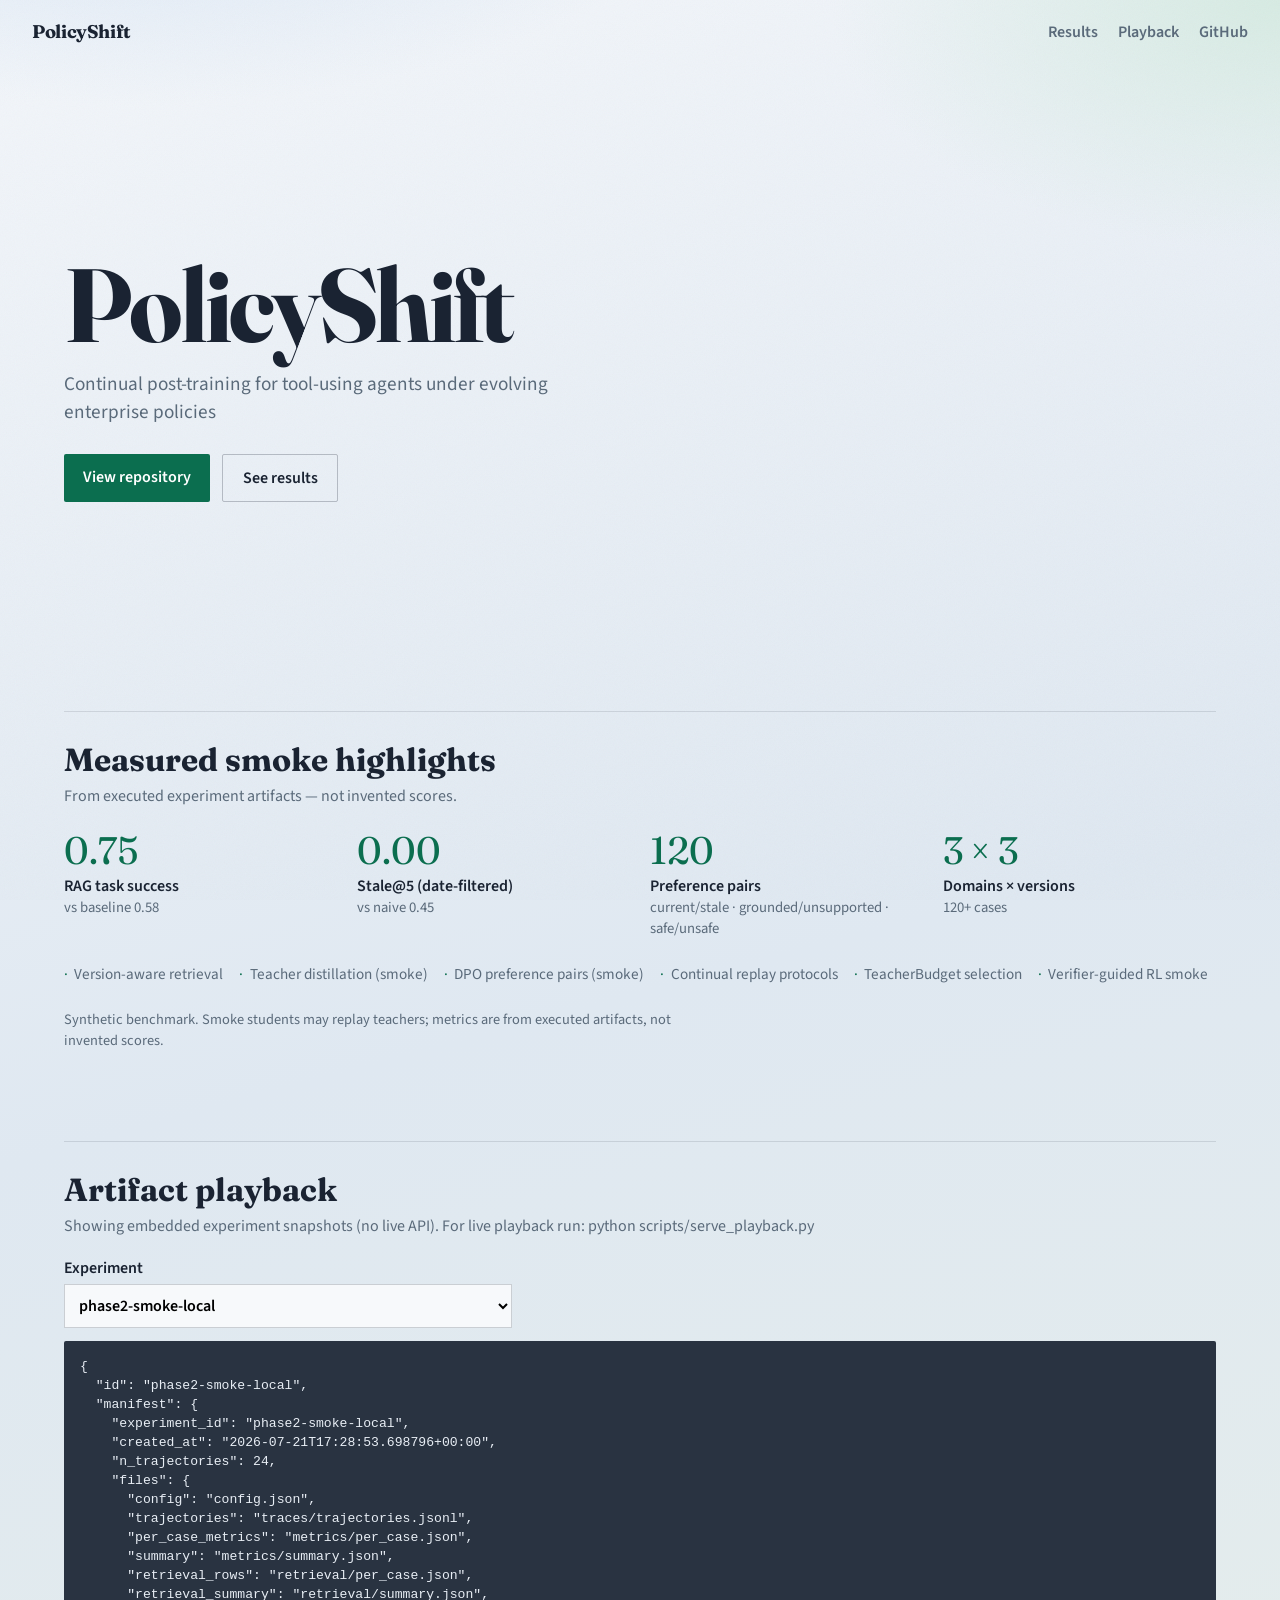
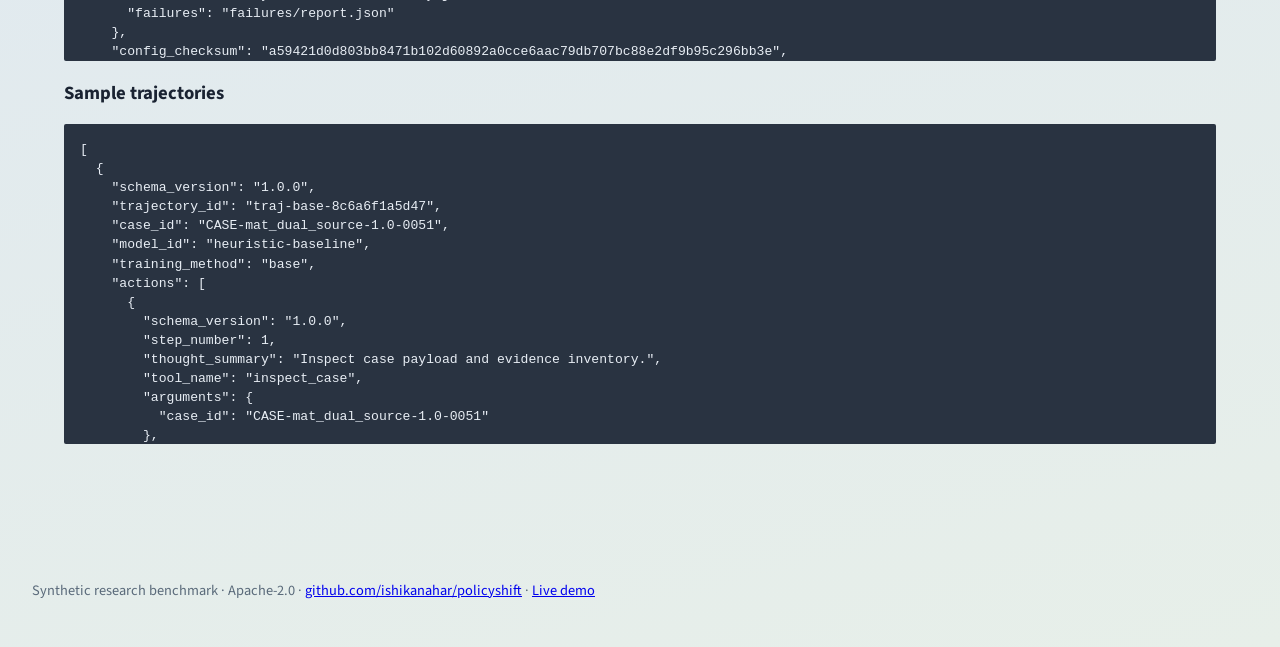
==== docs/site/index.html @ 209c6c85 "Enable public Pages URL and ship optional full GPU training paths. Add data prep, SFT/DPO/RL full co" ====
<!DOCTYPE html>
<html lang="en">
<head>
  <meta charset="UTF-8" />
  <meta name="viewport" content="width=device-width, initial-scale=1" />
  <title>PolicyShift</title>
  <link rel="preconnect" href="https://fonts.googleapis.com" />
  <link rel="preconnect" href="https://fonts.gstatic.com" crossorigin />
  <link href="https://fonts.googleapis.com/css2?family=Fraunces:opsz,wght@9..144,500;700&family=Source+Sans+3:wght@400;600&display=swap" rel="stylesheet" />
  <link rel="stylesheet" href="./styles.css" />
</head>
<body>
  <div class="atmosphere"></div>
  <header class="site-header">
    <p class="brand">PolicyShift</p>
    <nav>
      <a href="#results">Results</a>
      <a href="#playback">Playback</a>
      <a href="https://github.com/ishikanahar/policyshift" target="_blank" rel="noreferrer">GitHub</a>
    </nav>
  </header>

  <main>
    <section class="hero">
      <h1 class="brand-hero">PolicyShift</h1>
      <p class="lede" id="subtitle">Continual post-training for agents under evolving enterprise policies.</p>
      <div class="cta-row">
        <a class="cta" href="https://github.com/ishikanahar/policyshift" target="_blank" rel="noreferrer">View repository</a>
        <a class="cta ghost" href="#results">See results</a>
      </div>
    </section>

    <section id="results" class="panel">
      <h2>Measured smoke highlights</h2>
      <p class="support">From executed experiment artifacts — not invented scores.</p>
      <div class="highlights" id="highlights"></div>
      <ul class="methods" id="methods"></ul>
      <p class="disclaimer" id="disclaimer"></p>
    </section>

    <section id="playback" class="panel">
      <h2>Artifact playback</h2>
      <p class="support" id="playback-help">
        For live trajectory playback, run locally:
        <code>pip install -e ".[api]" && python scripts/serve_playback.py</code>
        then open <code>http://127.0.0.1:8000</code>.
      </p>
      <div id="playback-panel" class="playback-hidden">
        <label class="field">
          Experiment
          <select id="experiment-select"></select>
        </label>
        <pre id="experiment-view" class="code-block">—</pre>
        <h3>Sample trajectories</h3>
        <pre id="traj-view" class="code-block">—</pre>
      </div>
    </section>
  </main>

  <footer>
    <p>Synthetic research benchmark · Apache-2.0 · <a href="https://github.com/ishikanahar/policyshift">github.com/ishikanahar/policyshift</a> · <a href="https://ishikanahar.github.io/policyshift/">Live demo</a></p>
  </footer>
  <script src="./data.js"></script>
  <script src="./experiments.js"></script>
  <script src="./app.js"></script>
</body>
</html>
---- docs/site/styles.css ----
:root {
  --ink: #1a2332;
  --paper: #e8eef5;
  --accent: #0b6e4f;
  --accent-2: #c45c26;
  --muted: #5a6a7a;
  --panel: rgba(255, 255, 255, 0.72);
  --font-display: "Fraunces", Georgia, serif;
  --font-body: "Source Sans 3", "Segoe UI", sans-serif;
}

* { box-sizing: border-box; }
html, body { margin: 0; min-height: 100%; }
body {
  font-family: var(--font-body);
  color: var(--ink);
  background:
    radial-gradient(1200px 600px at 10% -10%, #cfe0f2 0%, transparent 55%),
    radial-gradient(900px 500px at 100% 0%, #d7ebe3 0%, transparent 50%),
    linear-gradient(165deg, #f3f6fa 0%, #dfe8f1 45%, #e7efe9 100%);
}

.atmosphere {
  position: fixed;
  inset: 0;
  pointer-events: none;
  background-image: url("data:image/svg+xml,%3Csvg xmlns='http://www.w3.org/2000/svg' width='160' height='160'%3E%3Cfilter id='n'%3E%3CfeTurbulence type='fractalNoise' baseFrequency='0.9' numOctaves='2' stitchTiles='stitch'/%3E%3C/filter%3E%3Crect width='160' height='160' filter='url(%23n)' opacity='0.04'/%3E%3C/svg%3E");
  z-index: 0;
}

.site-header, main, footer { position: relative; z-index: 1; }
.site-header {
  display: flex;
  justify-content: space-between;
  align-items: center;
  padding: 1.25rem 2rem;
}
.brand {
  font-family: var(--font-display);
  font-weight: 700;
  font-size: 1.15rem;
  margin: 0;
  letter-spacing: -0.02em;
}
nav { display: flex; gap: 1.25rem; }
nav a { color: var(--muted); text-decoration: none; font-weight: 600; }
nav a:hover { color: var(--accent); }

.hero {
  min-height: 72vh;
  display: flex;
  flex-direction: column;
  justify-content: center;
  padding: 2rem clamp(1.25rem, 5vw, 4rem) 3rem;
  animation: rise 0.9s ease-out both;
}
.brand-hero {
  font-family: var(--font-display);
  font-size: clamp(3rem, 9vw, 6.5rem);
  line-height: 0.95;
  margin: 0 0 1rem;
  letter-spacing: -0.03em;
}
.lede {
  max-width: 34rem;
  font-size: 1.2rem;
  color: var(--muted);
  margin: 0 0 1.75rem;
  animation: rise 1s ease-out 0.15s both;
}
.cta-row { display: flex; gap: 0.75rem; flex-wrap: wrap; animation: rise 1s ease-out 0.28s both; }
.cta {
  display: inline-block;
  background: var(--accent);
  color: #fff;
  text-decoration: none;
  padding: 0.75rem 1.2rem;
  font-weight: 600;
  border-radius: 2px;
}
.cta.ghost {
  background: transparent;
  color: var(--ink);
  border: 1px solid rgba(26, 35, 50, 0.25);
}

.panel {
  margin: 0 clamp(1.25rem, 5vw, 4rem) 3rem;
  padding: 1.75rem 0;
  border-top: 1px solid rgba(26, 35, 50, 0.12);
}
.panel h2 {
  font-family: var(--font-display);
  font-size: 2rem;
  margin: 0 0 0.35rem;
}
.support { color: var(--muted); margin: 0 0 1.25rem; }
.highlights {
  display: grid;
  grid-template-columns: repeat(auto-fit, minmax(160px, 1fr));
  gap: 1.25rem;
}
.highlights article {
  padding: 0.25rem 0;
}
.highlights .value {
  font-family: var(--font-display);
  font-size: 2.4rem;
  color: var(--accent);
  line-height: 1;
}
.highlights .label { font-weight: 600; margin-top: 0.35rem; }
.highlights .detail { color: var(--muted); font-size: 0.92rem; }
.disclaimer { margin-top: 1.5rem; color: var(--muted); font-size: 0.9rem; max-width: 40rem; }

.methods {
  list-style: none;
  padding: 0;
  margin: 1.25rem 0 0;
  display: flex;
  flex-wrap: wrap;
  gap: 0.5rem 1rem;
  color: var(--muted);
  font-size: 0.95rem;
}
.methods li::before {
  content: "·";
  margin-right: 0.4rem;
  color: var(--accent);
}
.playback-hidden { display: none; }
code {
  font-size: 0.88em;
  background: rgba(26, 35, 50, 0.06);
  padding: 0.1rem 0.35rem;
}

.field { display: flex; flex-direction: column; gap: 0.35rem; font-weight: 600; max-width: 28rem; }
select {
  font: inherit;
  padding: 0.55rem 0.65rem;
  border: 1px solid rgba(26, 35, 50, 0.2);
  background: var(--panel);
}
.code-block {
  background: rgba(26, 35, 50, 0.92);
  color: #e8eef5;
  padding: 1rem;
  overflow: auto;
  max-height: 320px;
  font-size: 0.82rem;
  line-height: 1.45;
  border-radius: 2px;
}
footer {
  padding: 2rem;
  color: var(--muted);
  font-size: 0.9rem;
}

@keyframes rise {
  from { opacity: 0; transform: translateY(14px); }
  to { opacity: 1; transform: translateY(0); }
}

@media (max-width: 640px) {
  .site-header { padding: 1rem; }
  .hero { min-height: 60vh; }
}
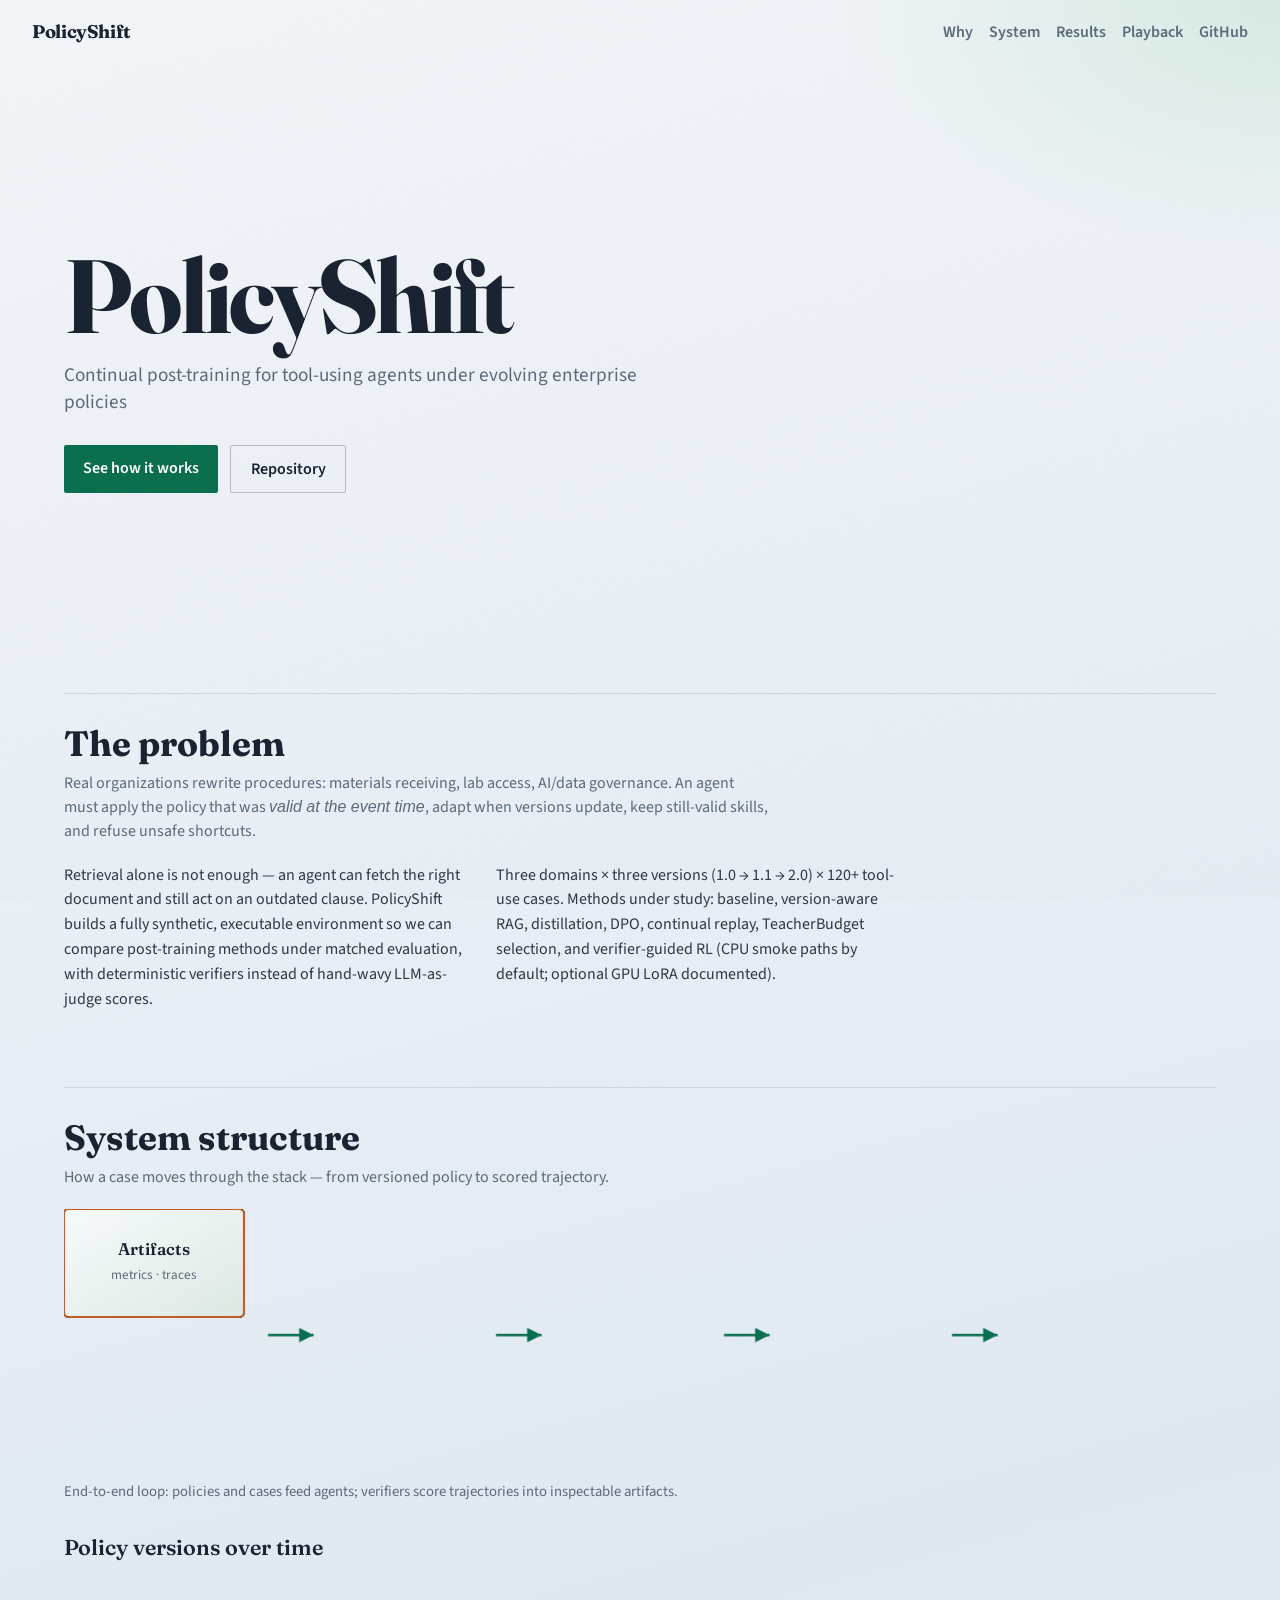
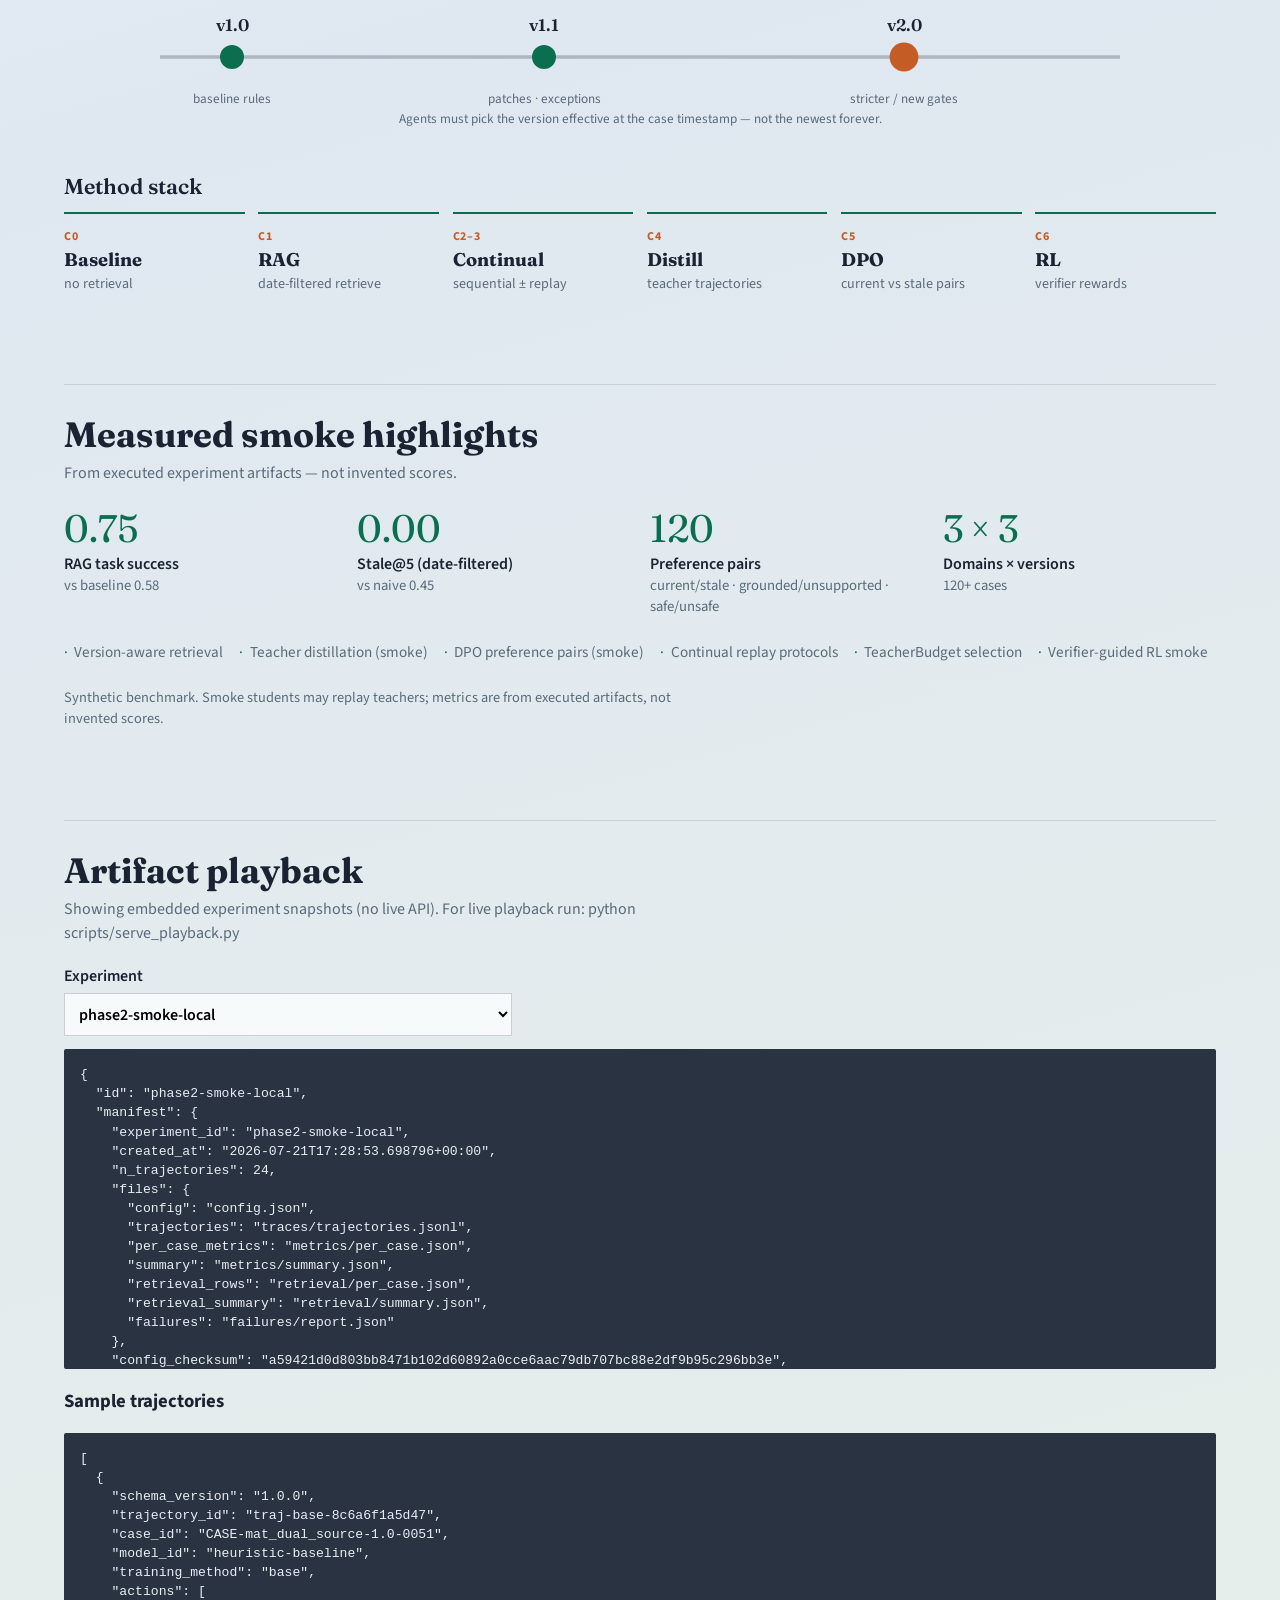
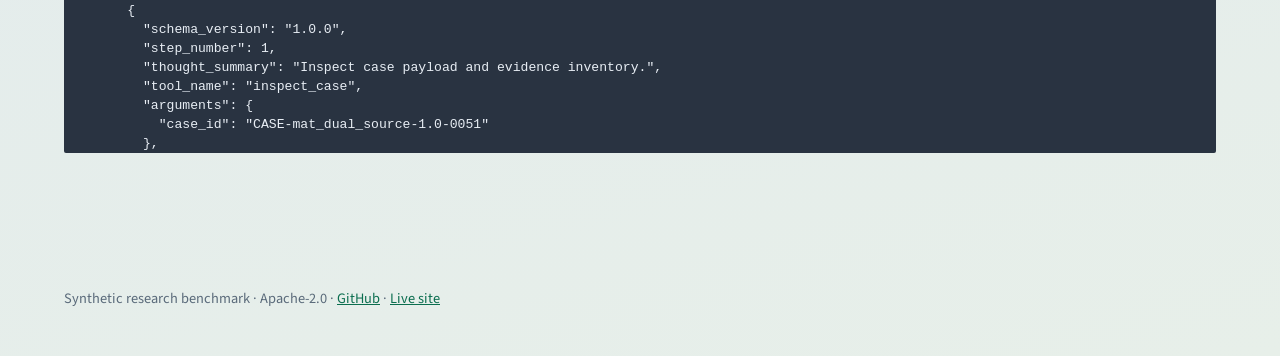
==== commit a18b5378: "Enrich public site with project explanation and structure visuals. Add problem narrative plus SVG pi" ====
--- a/docs/site/index.html
+++ b/docs/site/index.html
@@ -3,7 +3,8 @@
 <head>
   <meta charset="UTF-8" />
   <meta name="viewport" content="width=device-width, initial-scale=1" />
-  <title>PolicyShift</title>
+  <title>PolicyShift — continual post-training under evolving policies</title>
+  <meta name="description" content="PolicyShift is a synthetic research benchmark for teaching tool-using agents to follow versioned enterprise policies as they change over time." />
   <link rel="preconnect" href="https://fonts.googleapis.com" />
   <link rel="preconnect" href="https://fonts.gstatic.com" crossorigin />
   <link href="https://fonts.googleapis.com/css2?family=Fraunces:opsz,wght@9..144,500;700&family=Source+Sans+3:wght@400;600&display=swap" rel="stylesheet" />
@@ -14,6 +15,8 @@
   <header class="site-header">
     <p class="brand">PolicyShift</p>
     <nav>
+      <a href="#problem">Why</a>
+      <a href="#system">System</a>
       <a href="#results">Results</a>
       <a href="#playback">Playback</a>
       <a href="https://github.com/ishikanahar/policyshift" target="_blank" rel="noreferrer">GitHub</a>
@@ -23,10 +26,119 @@
   <main>
     <section class="hero">
       <h1 class="brand-hero">PolicyShift</h1>
-      <p class="lede" id="subtitle">Continual post-training for agents under evolving enterprise policies.</p>
+      <p class="lede" id="subtitle">
+        A research benchmark for teaching tool-using agents to follow enterprise policies
+        that change over time — without clinging to stale rules.
+      </p>
       <div class="cta-row">
-        <a class="cta" href="https://github.com/ishikanahar/policyshift" target="_blank" rel="noreferrer">View repository</a>
-        <a class="cta ghost" href="#results">See results</a>
+        <a class="cta" href="#system">See how it works</a>
+        <a class="cta ghost" href="https://github.com/ishikanahar/policyshift" target="_blank" rel="noreferrer">Repository</a>
+      </div>
+    </section>
+
+    <section id="problem" class="panel">
+      <h2>The problem</h2>
+      <p class="support">
+        Real organizations rewrite procedures: materials receiving, lab access, AI/data governance.
+        An agent must apply the policy that was <em>valid at the event time</em>, adapt when versions
+        update, keep still-valid skills, and refuse unsafe shortcuts.
+      </p>
+      <div class="split-copy">
+        <p>
+          Retrieval alone is not enough — an agent can fetch the right document and still act on an
+          outdated clause. PolicyShift builds a fully synthetic, executable environment so we can
+          compare post-training methods under matched evaluation, with deterministic verifiers
+          instead of hand-wavy LLM-as-judge scores.
+        </p>
+        <p>
+          Three domains × three versions (1.0 → 1.1 → 2.0) × 120+ tool-use cases. Methods under study:
+          baseline, version-aware RAG, distillation, DPO, continual replay, TeacherBudget selection,
+          and verifier-guided RL (CPU smoke paths by default; optional GPU LoRA documented).
+        </p>
+      </div>
+    </section>
+
+    <section id="system" class="panel">
+      <h2>System structure</h2>
+      <p class="support">How a case moves through the stack — from versioned policy to scored trajectory.</p>
+
+      <figure class="diagram" aria-label="PolicyShift pipeline diagram">
+        <svg viewBox="0 0 960 220" role="img" class="diagram-svg">
+          <defs>
+            <marker id="arrow" markerWidth="8" markerHeight="8" refX="6" refY="3" orient="auto">
+              <path d="M0,0 L6,3 L0,6 Z" fill="#0b6e4f" />
+            </marker>
+            <linearGradient id="nodeFill" x1="0" y1="0" x2="1" y2="1">
+              <stop offset="0%" stop-color="#f7fafc" />
+              <stop offset="100%" stop-color="#dce8e2" />
+            </linearGradient>
+          </defs>
+          <!-- nodes -->
+          <g class="flow-node" transform="translate(20,60)">
+            <rect width="150" height="90" rx="4" fill="url(#nodeFill)" stroke="#0b6e4f" stroke-width="1.5"/>
+            <text x="75" y="38" text-anchor="middle" class="node-title">Versioned policies</text>
+            <text x="75" y="58" text-anchor="middle" class="node-sub">3 domains · v1→v2</text>
+          </g>
+          <g class="flow-node" transform="translate(210,60)">
+            <rect width="150" height="90" rx="4" fill="url(#nodeFill)" stroke="#0b6e4f" stroke-width="1.5"/>
+            <text x="75" y="38" text-anchor="middle" class="node-title">Case + tools</text>
+            <text x="75" y="58" text-anchor="middle" class="node-sub">event · evidence</text>
+          </g>
+          <g class="flow-node" transform="translate(400,60)">
+            <rect width="150" height="90" rx="4" fill="url(#nodeFill)" stroke="#0b6e4f" stroke-width="1.5"/>
+            <text x="75" y="38" text-anchor="middle" class="node-title">Retriever / agent</text>
+            <text x="75" y="58" text-anchor="middle" class="node-sub">RAG · SFT · DPO · RL</text>
+          </g>
+          <g class="flow-node" transform="translate(590,60)">
+            <rect width="150" height="90" rx="4" fill="url(#nodeFill)" stroke="#0b6e4f" stroke-width="1.5"/>
+            <text x="75" y="38" text-anchor="middle" class="node-title">Verifiers</text>
+            <text x="75" y="58" text-anchor="middle" class="node-sub">fresh · safe · grounded</text>
+          </g>
+          <g class="flow-node" transform="translate(780,60)">
+            <rect width="150" height="90" rx="4" fill="url(#nodeFill)" stroke="#c45c26" stroke-width="1.8"/>
+            <text x="75" y="38" text-anchor="middle" class="node-title">Artifacts</text>
+            <text x="75" y="58" text-anchor="middle" class="node-sub">metrics · traces</text>
+          </g>
+          <!-- arrows -->
+          <line x1="170" y1="105" x2="208" y2="105" stroke="#0b6e4f" stroke-width="2" marker-end="url(#arrow)"/>
+          <line x1="360" y1="105" x2="398" y2="105" stroke="#0b6e4f" stroke-width="2" marker-end="url(#arrow)"/>
+          <line x1="550" y1="105" x2="588" y2="105" stroke="#0b6e4f" stroke-width="2" marker-end="url(#arrow)"/>
+          <line x1="740" y1="105" x2="778" y2="105" stroke="#0b6e4f" stroke-width="2" marker-end="url(#arrow)"/>
+        </svg>
+        <figcaption>End-to-end loop: policies and cases feed agents; verifiers score trajectories into inspectable artifacts.</figcaption>
+      </figure>
+
+      <h3 class="subhead">Policy versions over time</h3>
+      <figure class="diagram timeline-wrap" aria-label="Policy version timeline">
+        <svg viewBox="0 0 960 140" class="diagram-svg">
+          <line x1="80" y1="70" x2="880" y2="70" stroke="#1a2332" stroke-opacity="0.25" stroke-width="3"/>
+          <g transform="translate(140,40)">
+            <circle cx="0" cy="30" r="10" fill="#0b6e4f"/>
+            <text x="0" y="8" text-anchor="middle" class="node-title">v1.0</text>
+            <text x="0" y="68" text-anchor="middle" class="node-sub">baseline rules</text>
+          </g>
+          <g transform="translate(400,40)">
+            <circle cx="0" cy="30" r="10" fill="#0b6e4f"/>
+            <text x="0" y="8" text-anchor="middle" class="node-title">v1.1</text>
+            <text x="0" y="68" text-anchor="middle" class="node-sub">patches · exceptions</text>
+          </g>
+          <g transform="translate(700,40)">
+            <circle cx="0" cy="30" r="12" fill="#c45c26"/>
+            <text x="0" y="8" text-anchor="middle" class="node-title">v2.0</text>
+            <text x="0" y="68" text-anchor="middle" class="node-sub">stricter / new gates</text>
+          </g>
+          <text x="480" y="125" text-anchor="middle" class="node-sub">Agents must pick the version effective at the case timestamp — not the newest forever.</text>
+        </svg>
+      </figure>
+
+      <h3 class="subhead">Method stack</h3>
+      <div class="method-rail" role="list">
+        <div class="method-step" role="listitem"><span class="step-num">C0</span><strong>Baseline</strong><span>no retrieval</span></div>
+        <div class="method-step" role="listitem"><span class="step-num">C1</span><strong>RAG</strong><span>date-filtered retrieve</span></div>
+        <div class="method-step" role="listitem"><span class="step-num">C2–3</span><strong>Continual</strong><span>sequential ± replay</span></div>
+        <div class="method-step" role="listitem"><span class="step-num">C4</span><strong>Distill</strong><span>teacher trajectories</span></div>
+        <div class="method-step" role="listitem"><span class="step-num">C5</span><strong>DPO</strong><span>current vs stale pairs</span></div>
+        <div class="method-step" role="listitem"><span class="step-num">C6</span><strong>RL</strong><span>verifier rewards</span></div>
       </div>
     </section>
 
@@ -41,9 +153,7 @@
     <section id="playback" class="panel">
       <h2>Artifact playback</h2>
       <p class="support" id="playback-help">
-        For live trajectory playback, run locally:
-        <code>pip install -e ".[api]" && python scripts/serve_playback.py</code>
-        then open <code>http://127.0.0.1:8000</code>.
+        Inspect exported experiment summaries and sample trajectories from real smoke runs.
       </p>
       <div id="playback-panel" class="playback-hidden">
         <label class="field">
@@ -58,7 +168,11 @@
   </main>
 
   <footer>
-    <p>Synthetic research benchmark · Apache-2.0 · <a href="https://github.com/ishikanahar/policyshift">github.com/ishikanahar/policyshift</a> · <a href="https://ishikanahar.github.io/policyshift/">Live demo</a></p>
+    <p>
+      Synthetic research benchmark · Apache-2.0 ·
+      <a href="https://github.com/ishikanahar/policyshift">GitHub</a> ·
+      <a href="https://ishikanahar.github.io/policyshift/">Live site</a>
+    </p>
   </footer>
   <script src="./data.js"></script>
   <script src="./experiments.js"></script>
--- a/docs/site/styles.css
+++ b/docs/site/styles.css
@@ -10,7 +10,7 @@
 }
 
 * { box-sizing: border-box; }
-html, body { margin: 0; min-height: 100%; }
+html, body { margin: 0; min-height: 100%; scroll-behavior: smooth; }
 body {
   font-family: var(--font-body);
   color: var(--ink);
@@ -33,7 +33,9 @@
   display: flex;
   justify-content: space-between;
   align-items: center;
-  padding: 1.25rem 2rem;
+  padding: 1.25rem clamp(1rem, 4vw, 2rem);
+  gap: 1rem;
+  flex-wrap: wrap;
 }
 .brand {
   font-family: var(--font-display);
@@ -42,12 +44,12 @@
   margin: 0;
   letter-spacing: -0.02em;
 }
-nav { display: flex; gap: 1.25rem; }
+nav { display: flex; gap: 1rem; flex-wrap: wrap; }
 nav a { color: var(--muted); text-decoration: none; font-weight: 600; }
 nav a:hover { color: var(--accent); }
 
 .hero {
-  min-height: 72vh;
+  min-height: 70vh;
   display: flex;
   flex-direction: column;
   justify-content: center;
@@ -62,10 +64,11 @@
   letter-spacing: -0.03em;
 }
 .lede {
-  max-width: 34rem;
+  max-width: 38rem;
   font-size: 1.2rem;
   color: var(--muted);
   margin: 0 0 1.75rem;
+  line-height: 1.45;
   animation: rise 1s ease-out 0.15s both;
 }
 .cta-row { display: flex; gap: 0.75rem; flex-wrap: wrap; animation: rise 1s ease-out 0.28s both; }
@@ -77,32 +80,121 @@
   padding: 0.75rem 1.2rem;
   font-weight: 600;
   border-radius: 2px;
-}
+  transition: transform 0.2s ease, background 0.2s ease;
+}
+.cta:hover { transform: translateY(-2px); background: #095c42; }
 .cta.ghost {
   background: transparent;
   color: var(--ink);
   border: 1px solid rgba(26, 35, 50, 0.25);
 }
+.cta.ghost:hover { background: rgba(255,255,255,0.45); }
 
 .panel {
   margin: 0 clamp(1.25rem, 5vw, 4rem) 3rem;
   padding: 1.75rem 0;
   border-top: 1px solid rgba(26, 35, 50, 0.12);
+  animation: rise 0.8s ease-out both;
 }
 .panel h2 {
   font-family: var(--font-display);
-  font-size: 2rem;
+  font-size: clamp(1.75rem, 4vw, 2.2rem);
   margin: 0 0 0.35rem;
 }
-.support { color: var(--muted); margin: 0 0 1.25rem; }
+.subhead {
+  font-family: var(--font-display);
+  font-size: 1.35rem;
+  margin: 2rem 0 0.75rem;
+  font-weight: 600;
+}
+.support { color: var(--muted); margin: 0 0 1.25rem; max-width: 44rem; line-height: 1.5; }
+.split-copy {
+  display: grid;
+  grid-template-columns: repeat(auto-fit, minmax(240px, 1fr));
+  gap: 1.5rem 2rem;
+  max-width: 52rem;
+}
+.split-copy p {
+  margin: 0;
+  color: var(--ink);
+  line-height: 1.55;
+  opacity: 0.9;
+}
+
+.diagram {
+  margin: 0 0 0.5rem;
+  overflow-x: auto;
+}
+.diagram-svg {
+  width: 100%;
+  min-width: 640px;
+  height: auto;
+  display: block;
+}
+.diagram figcaption,
+.timeline-wrap + .support {
+  color: var(--muted);
+  font-size: 0.92rem;
+  margin-top: 0.5rem;
+  max-width: 44rem;
+}
+.node-title {
+  font-family: var(--font-display);
+  font-size: 14px;
+  fill: #1a2332;
+  font-weight: 600;
+}
+.node-sub {
+  font-family: var(--font-body);
+  font-size: 11px;
+  fill: #5a6a7a;
+}
+.flow-node {
+  animation: rise 0.7s ease-out both;
+}
+.flow-node:nth-child(1) { animation-delay: 0.05s; }
+.flow-node:nth-child(2) { animation-delay: 0.12s; }
+.flow-node:nth-child(3) { animation-delay: 0.19s; }
+.flow-node:nth-child(4) { animation-delay: 0.26s; }
+.flow-node:nth-child(5) { animation-delay: 0.33s; }
+
+.method-rail {
+  display: grid;
+  grid-template-columns: repeat(auto-fit, minmax(130px, 1fr));
+  gap: 0.85rem;
+  margin-top: 0.5rem;
+}
+.method-step {
+  padding: 0.85rem 0.2rem 0.85rem 0;
+  border-top: 2px solid var(--accent);
+  display: flex;
+  flex-direction: column;
+  gap: 0.2rem;
+  transition: transform 0.25s ease;
+}
+.method-step:hover { transform: translateY(-3px); }
+.method-step .step-num {
+  font-size: 0.75rem;
+  letter-spacing: 0.06em;
+  text-transform: uppercase;
+  color: var(--accent-2);
+  font-weight: 700;
+}
+.method-step strong {
+  font-family: var(--font-display);
+  font-size: 1.15rem;
+}
+.method-step span:last-child {
+  color: var(--muted);
+  font-size: 0.88rem;
+}
+
 .highlights {
   display: grid;
   grid-template-columns: repeat(auto-fit, minmax(160px, 1fr));
   gap: 1.25rem;
 }
-.highlights article {
-  padding: 0.25rem 0;
-}
+.highlights article { padding: 0.25rem 0; }
 .highlights .value {
   font-family: var(--font-display);
   font-size: 2.4rem;
@@ -153,10 +245,11 @@
   border-radius: 2px;
 }
 footer {
-  padding: 2rem;
+  padding: 2rem clamp(1.25rem, 5vw, 4rem);
   color: var(--muted);
   font-size: 0.9rem;
 }
+footer a { color: var(--accent); }
 
 @keyframes rise {
   from { opacity: 0; transform: translateY(14px); }
@@ -165,5 +258,6 @@
 
 @media (max-width: 640px) {
   .site-header { padding: 1rem; }
-  .hero { min-height: 60vh; }
-}
+  .hero { min-height: 58vh; }
+  .diagram-svg { min-width: 520px; }
+}
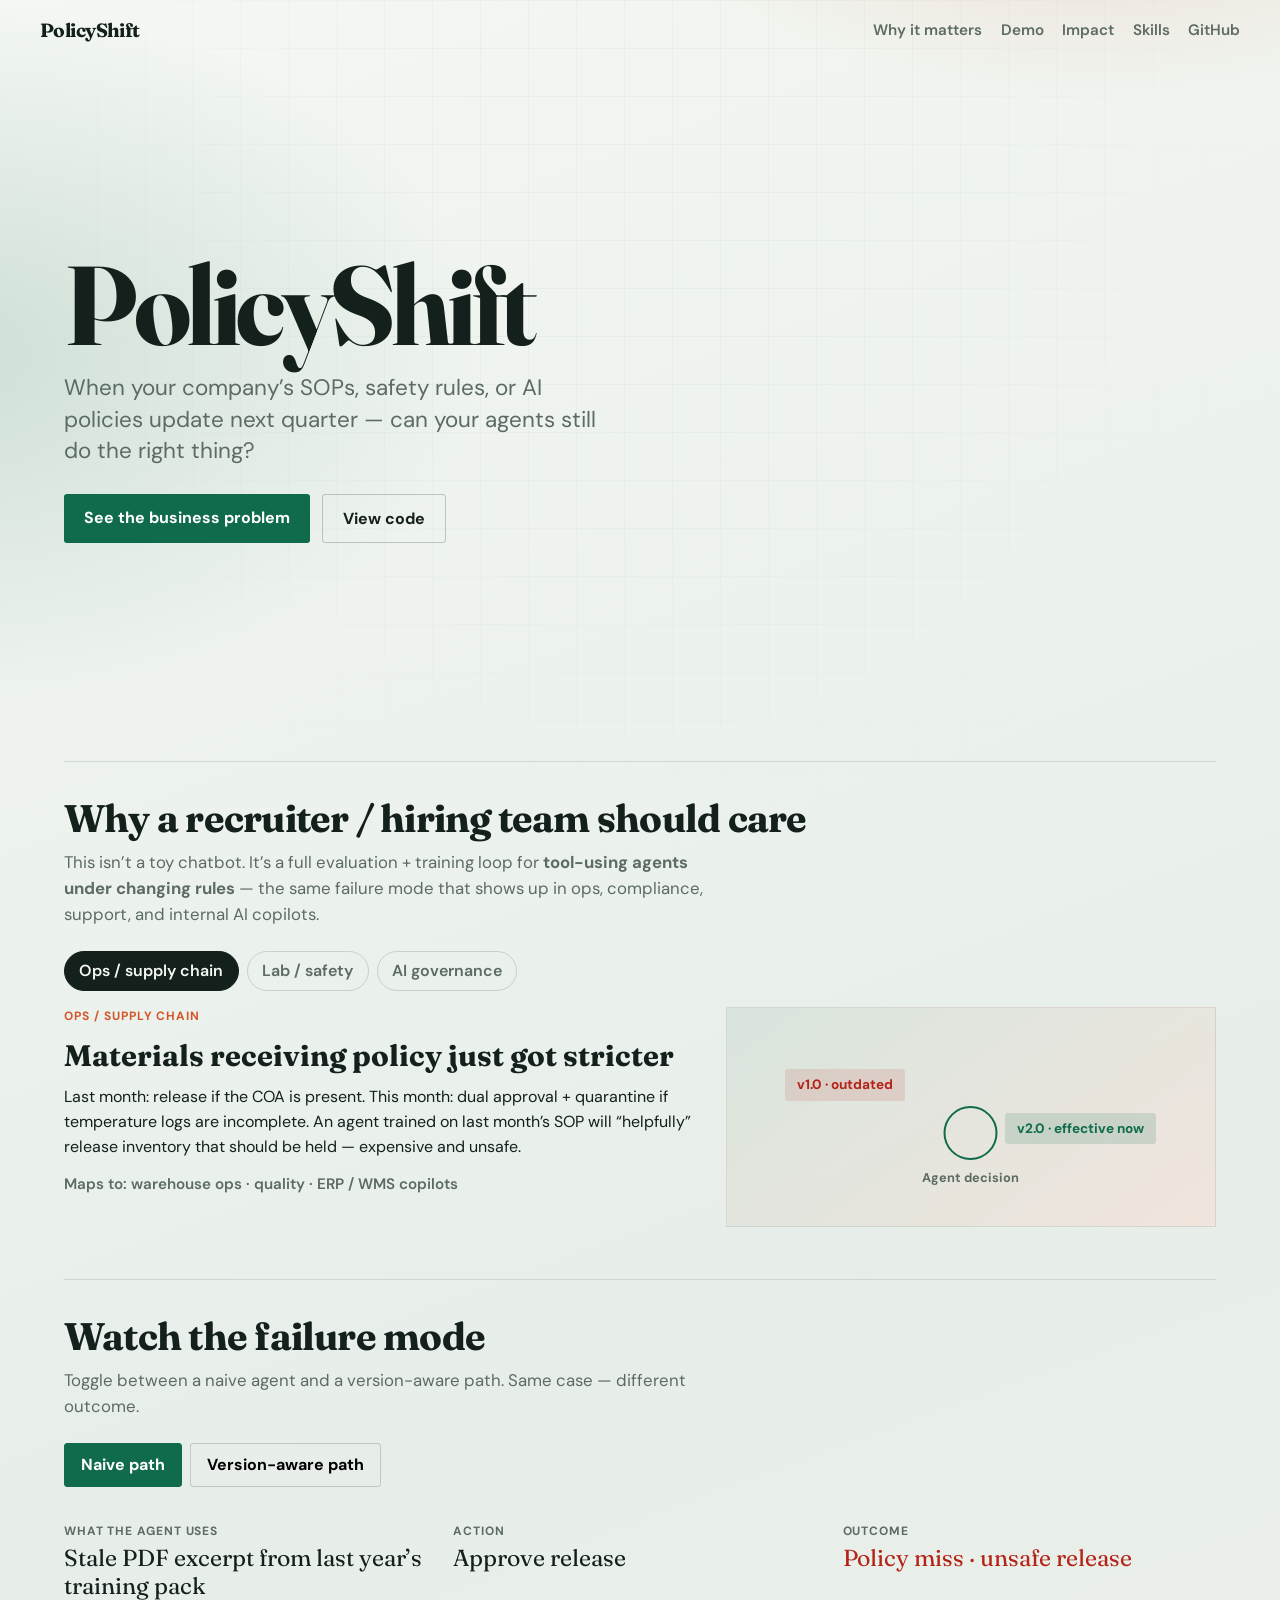
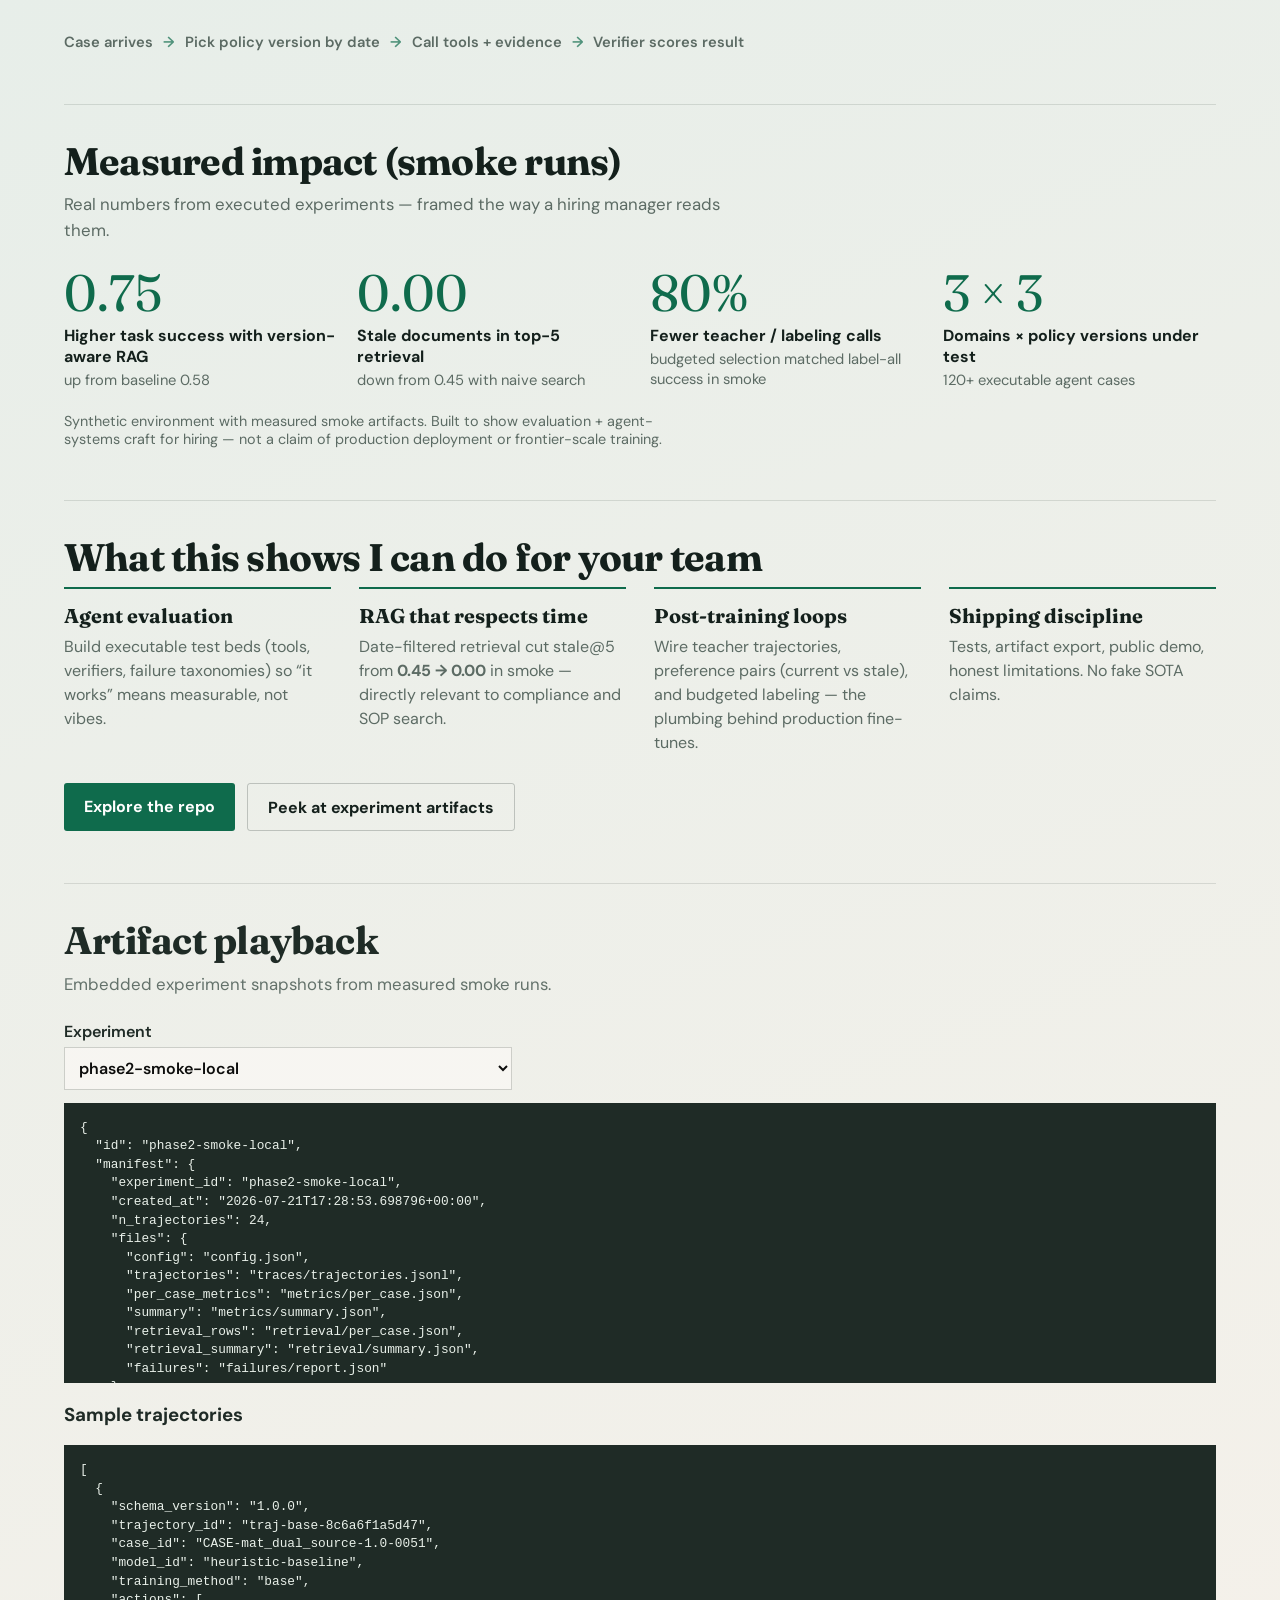
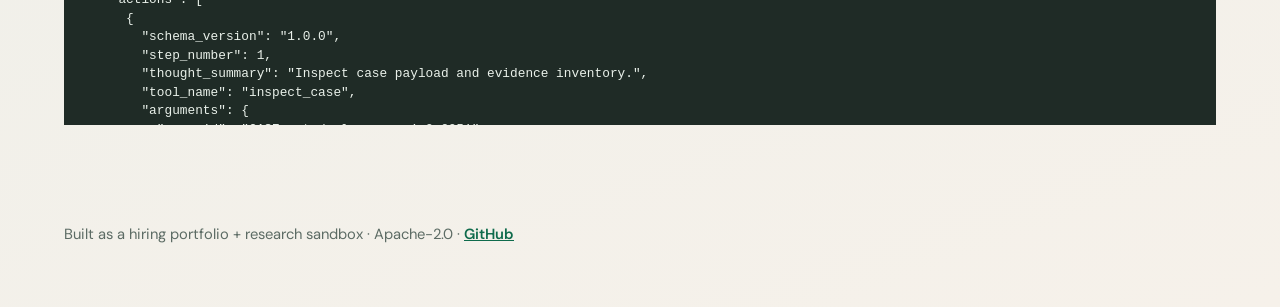
==== commit 0a71beee: "Reframe public site for recruiters with interactive scenarios. Swap academic landing copy for hiring" ====
--- a/docs/site/index.html
+++ b/docs/site/index.html
@@ -3,22 +3,22 @@
 <head>
   <meta charset="UTF-8" />
   <meta name="viewport" content="width=device-width, initial-scale=1" />
-  <title>PolicyShift — continual post-training under evolving policies</title>
-  <meta name="description" content="PolicyShift is a synthetic research benchmark for teaching tool-using agents to follow versioned enterprise policies as they change over time." />
+  <title>PolicyShift — agents that keep up when company rules change</title>
+  <meta name="description" content="Portfolio project: teach AI agents to follow changing enterprise policies — version-aware retrieval, evaluation, and post-training, with measured results." />
   <link rel="preconnect" href="https://fonts.googleapis.com" />
   <link rel="preconnect" href="https://fonts.gstatic.com" crossorigin />
-  <link href="https://fonts.googleapis.com/css2?family=Fraunces:opsz,wght@9..144,500;700&family=Source+Sans+3:wght@400;600&display=swap" rel="stylesheet" />
+  <link href="https://fonts.googleapis.com/css2?family=Fraunces:opsz,wght@9..144,600;700&family=DM+Sans:wght@400;500;600;700&display=swap" rel="stylesheet" />
   <link rel="stylesheet" href="./styles.css" />
 </head>
 <body>
-  <div class="atmosphere"></div>
+  <div class="atmosphere" aria-hidden="true"></div>
   <header class="site-header">
     <p class="brand">PolicyShift</p>
     <nav>
-      <a href="#problem">Why</a>
-      <a href="#system">System</a>
-      <a href="#results">Results</a>
-      <a href="#playback">Playback</a>
+      <a href="#why">Why it matters</a>
+      <a href="#demo">Demo</a>
+      <a href="#impact">Impact</a>
+      <a href="#skills">Skills</a>
       <a href="https://github.com/ishikanahar/policyshift" target="_blank" rel="noreferrer">GitHub</a>
     </nav>
   </header>
@@ -26,135 +26,129 @@
   <main>
     <section class="hero">
       <h1 class="brand-hero">PolicyShift</h1>
-      <p class="lede" id="subtitle">
-        A research benchmark for teaching tool-using agents to follow enterprise policies
-        that change over time — without clinging to stale rules.
+      <p class="lede">
+        When your company’s SOPs, safety rules, or AI policies update next quarter —
+        can your agents still do the right thing?
       </p>
       <div class="cta-row">
-        <a class="cta" href="#system">See how it works</a>
-        <a class="cta ghost" href="https://github.com/ishikanahar/policyshift" target="_blank" rel="noreferrer">Repository</a>
+        <a class="cta" href="#why">See the business problem</a>
+        <a class="cta ghost" href="https://github.com/ishikanahar/policyshift" target="_blank" rel="noreferrer">View code</a>
       </div>
     </section>
 
-    <section id="problem" class="panel">
-      <h2>The problem</h2>
+    <section id="why" class="panel">
+      <h2>Why a recruiter / hiring team should care</h2>
       <p class="support">
-        Real organizations rewrite procedures: materials receiving, lab access, AI/data governance.
-        An agent must apply the policy that was <em>valid at the event time</em>, adapt when versions
-        update, keep still-valid skills, and refuse unsafe shortcuts.
+        This isn’t a toy chatbot. It’s a full evaluation + training loop for
+        <strong>tool-using agents under changing rules</strong> — the same failure mode
+        that shows up in ops, compliance, support, and internal AI copilots.
       </p>
-      <div class="split-copy">
-        <p>
-          Retrieval alone is not enough — an agent can fetch the right document and still act on an
-          outdated clause. PolicyShift builds a fully synthetic, executable environment so we can
-          compare post-training methods under matched evaluation, with deterministic verifiers
-          instead of hand-wavy LLM-as-judge scores.
-        </p>
-        <p>
-          Three domains × three versions (1.0 → 1.1 → 2.0) × 120+ tool-use cases. Methods under study:
-          baseline, version-aware RAG, distillation, DPO, continual replay, TeacherBudget selection,
-          and verifier-guided RL (CPU smoke paths by default; optional GPU LoRA documented).
-        </p>
+
+      <div class="scenario-stage">
+        <div class="scenario-tabs" role="tablist" aria-label="Industry scenarios">
+          <button type="button" class="tab is-active" data-scene="ops" role="tab" aria-selected="true">Ops / supply chain</button>
+          <button type="button" class="tab" data-scene="lab" role="tab" aria-selected="false">Lab / safety</button>
+          <button type="button" class="tab" data-scene="ai" role="tab" aria-selected="false">AI governance</button>
+        </div>
+
+        <div class="scenario-board" id="scenario-board">
+          <div class="scene-copy">
+            <p class="scene-kicker" id="scene-kicker">Ops example</p>
+            <h3 id="scene-title">Materials receiving policy just got stricter</h3>
+            <p id="scene-body">
+              Last month: release if the COA is present. This month: dual approval + quarantine
+              if temperature logs are incomplete. An agent trained on last month’s SOP will
+              “helpfully” release inventory that should be held — expensive and unsafe.
+            </p>
+            <p class="scene-map" id="scene-map">Maps to: warehouse ops, quality, ERP copilots</p>
+          </div>
+          <div class="scene-visual" aria-hidden="true">
+            <div class="policy-chip stale" id="chip-stale">v1.0 · outdated</div>
+            <div class="policy-chip current" id="chip-current">v2.0 · effective now</div>
+            <div class="agent-pulse" id="agent-pulse">
+              <span class="pulse-ring"></span>
+              <span class="pulse-label">Agent decision</span>
+            </div>
+          </div>
+        </div>
       </div>
     </section>
 
-    <section id="system" class="panel">
-      <h2>System structure</h2>
-      <p class="support">How a case moves through the stack — from versioned policy to scored trajectory.</p>
+    <section id="demo" class="panel">
+      <h2>Watch the failure mode</h2>
+      <p class="support">
+        Toggle between a naive agent and a version-aware path. Same case — different outcome.
+      </p>
 
-      <figure class="diagram" aria-label="PolicyShift pipeline diagram">
-        <svg viewBox="0 0 960 220" role="img" class="diagram-svg">
-          <defs>
-            <marker id="arrow" markerWidth="8" markerHeight="8" refX="6" refY="3" orient="auto">
-              <path d="M0,0 L6,3 L0,6 Z" fill="#0b6e4f" />
-            </marker>
-            <linearGradient id="nodeFill" x1="0" y1="0" x2="1" y2="1">
-              <stop offset="0%" stop-color="#f7fafc" />
-              <stop offset="100%" stop-color="#dce8e2" />
-            </linearGradient>
-          </defs>
-          <!-- nodes -->
-          <g class="flow-node" transform="translate(20,60)">
-            <rect width="150" height="90" rx="4" fill="url(#nodeFill)" stroke="#0b6e4f" stroke-width="1.5"/>
-            <text x="75" y="38" text-anchor="middle" class="node-title">Versioned policies</text>
-            <text x="75" y="58" text-anchor="middle" class="node-sub">3 domains · v1→v2</text>
-          </g>
-          <g class="flow-node" transform="translate(210,60)">
-            <rect width="150" height="90" rx="4" fill="url(#nodeFill)" stroke="#0b6e4f" stroke-width="1.5"/>
-            <text x="75" y="38" text-anchor="middle" class="node-title">Case + tools</text>
-            <text x="75" y="58" text-anchor="middle" class="node-sub">event · evidence</text>
-          </g>
-          <g class="flow-node" transform="translate(400,60)">
-            <rect width="150" height="90" rx="4" fill="url(#nodeFill)" stroke="#0b6e4f" stroke-width="1.5"/>
-            <text x="75" y="38" text-anchor="middle" class="node-title">Retriever / agent</text>
-            <text x="75" y="58" text-anchor="middle" class="node-sub">RAG · SFT · DPO · RL</text>
-          </g>
-          <g class="flow-node" transform="translate(590,60)">
-            <rect width="150" height="90" rx="4" fill="url(#nodeFill)" stroke="#0b6e4f" stroke-width="1.5"/>
-            <text x="75" y="38" text-anchor="middle" class="node-title">Verifiers</text>
-            <text x="75" y="58" text-anchor="middle" class="node-sub">fresh · safe · grounded</text>
-          </g>
-          <g class="flow-node" transform="translate(780,60)">
-            <rect width="150" height="90" rx="4" fill="url(#nodeFill)" stroke="#c45c26" stroke-width="1.8"/>
-            <text x="75" y="38" text-anchor="middle" class="node-title">Artifacts</text>
-            <text x="75" y="58" text-anchor="middle" class="node-sub">metrics · traces</text>
-          </g>
-          <!-- arrows -->
-          <line x1="170" y1="105" x2="208" y2="105" stroke="#0b6e4f" stroke-width="2" marker-end="url(#arrow)"/>
-          <line x1="360" y1="105" x2="398" y2="105" stroke="#0b6e4f" stroke-width="2" marker-end="url(#arrow)"/>
-          <line x1="550" y1="105" x2="588" y2="105" stroke="#0b6e4f" stroke-width="2" marker-end="url(#arrow)"/>
-          <line x1="740" y1="105" x2="778" y2="105" stroke="#0b6e4f" stroke-width="2" marker-end="url(#arrow)"/>
-        </svg>
-        <figcaption>End-to-end loop: policies and cases feed agents; verifiers score trajectories into inspectable artifacts.</figcaption>
-      </figure>
+      <div class="toggle-row">
+        <button type="button" class="mode-btn is-active" data-mode="naive" id="btn-naive">Naive path</button>
+        <button type="button" class="mode-btn" data-mode="aware" id="btn-aware">Version-aware path</button>
+      </div>
 
-      <h3 class="subhead">Policy versions over time</h3>
-      <figure class="diagram timeline-wrap" aria-label="Policy version timeline">
-        <svg viewBox="0 0 960 140" class="diagram-svg">
-          <line x1="80" y1="70" x2="880" y2="70" stroke="#1a2332" stroke-opacity="0.25" stroke-width="3"/>
-          <g transform="translate(140,40)">
-            <circle cx="0" cy="30" r="10" fill="#0b6e4f"/>
-            <text x="0" y="8" text-anchor="middle" class="node-title">v1.0</text>
-            <text x="0" y="68" text-anchor="middle" class="node-sub">baseline rules</text>
-          </g>
-          <g transform="translate(400,40)">
-            <circle cx="0" cy="30" r="10" fill="#0b6e4f"/>
-            <text x="0" y="8" text-anchor="middle" class="node-title">v1.1</text>
-            <text x="0" y="68" text-anchor="middle" class="node-sub">patches · exceptions</text>
-          </g>
-          <g transform="translate(700,40)">
-            <circle cx="0" cy="30" r="12" fill="#c45c26"/>
-            <text x="0" y="8" text-anchor="middle" class="node-title">v2.0</text>
-            <text x="0" y="68" text-anchor="middle" class="node-sub">stricter / new gates</text>
-          </g>
-          <text x="480" y="125" text-anchor="middle" class="node-sub">Agents must pick the version effective at the case timestamp — not the newest forever.</text>
-        </svg>
-      </figure>
+      <div class="decision-stage" id="decision-stage" data-mode="naive">
+        <div class="decision-col">
+          <p class="col-label">What the agent uses</p>
+          <p class="col-main" id="dec-source">Stale PDF excerpt from last year’s training pack</p>
+        </div>
+        <div class="decision-col">
+          <p class="col-label">Action</p>
+          <p class="col-main" id="dec-action">Approve release</p>
+        </div>
+        <div class="decision-col outcome" id="dec-outcome-wrap">
+          <p class="col-label">Outcome</p>
+          <p class="col-main" id="dec-outcome">Policy miss · unsafe release</p>
+        </div>
+      </div>
 
-      <h3 class="subhead">Method stack</h3>
-      <div class="method-rail" role="list">
-        <div class="method-step" role="listitem"><span class="step-num">C0</span><strong>Baseline</strong><span>no retrieval</span></div>
-        <div class="method-step" role="listitem"><span class="step-num">C1</span><strong>RAG</strong><span>date-filtered retrieve</span></div>
-        <div class="method-step" role="listitem"><span class="step-num">C2–3</span><strong>Continual</strong><span>sequential ± replay</span></div>
-        <div class="method-step" role="listitem"><span class="step-num">C4</span><strong>Distill</strong><span>teacher trajectories</span></div>
-        <div class="method-step" role="listitem"><span class="step-num">C5</span><strong>DPO</strong><span>current vs stale pairs</span></div>
-        <div class="method-step" role="listitem"><span class="step-num">C6</span><strong>RL</strong><span>verifier rewards</span></div>
+      <div class="flow-strip" aria-hidden="true">
+        <span>Case arrives</span>
+        <span class="flow-arrow">→</span>
+        <span>Pick policy version by date</span>
+        <span class="flow-arrow">→</span>
+        <span>Call tools + evidence</span>
+        <span class="flow-arrow">→</span>
+        <span>Verifier scores result</span>
       </div>
     </section>
 
-    <section id="results" class="panel">
-      <h2>Measured smoke highlights</h2>
-      <p class="support">From executed experiment artifacts — not invented scores.</p>
-      <div class="highlights" id="highlights"></div>
-      <ul class="methods" id="methods"></ul>
+    <section id="impact" class="panel">
+      <h2>Measured impact (smoke runs)</h2>
+      <p class="support">Real numbers from executed experiments — framed the way a hiring manager reads them.</p>
+      <div class="impact-grid" id="impact-grid">
+        <!-- filled by JS -->
+      </div>
       <p class="disclaimer" id="disclaimer"></p>
     </section>
 
-    <section id="playback" class="panel">
+    <section id="skills" class="panel">
+      <h2>What this shows I can do for your team</h2>
+      <div class="skills-rail">
+        <article>
+          <h3>Agent evaluation</h3>
+          <p>Build executable test beds (tools, verifiers, failure taxonomies) so “it works” means measurable, not vibes.</p>
+        </article>
+        <article>
+          <h3>RAG that respects time</h3>
+          <p>Date-filtered retrieval cut stale@5 from <strong>0.45 → 0.00</strong> in smoke — directly relevant to compliance and SOP search.</p>
+        </article>
+        <article>
+          <h3>Post-training loops</h3>
+          <p>Wire teacher trajectories, preference pairs (current vs stale), and budgeted labeling — the plumbing behind production fine-tunes.</p>
+        </article>
+        <article>
+          <h3>Shipping discipline</h3>
+          <p>Tests, artifact export, public demo, honest limitations. No fake SOTA claims.</p>
+        </article>
+      </div>
+      <div class="hire-cta">
+        <a class="cta" href="https://github.com/ishikanahar/policyshift" target="_blank" rel="noreferrer">Explore the repo</a>
+        <a class="cta ghost" href="#playback">Peek at experiment artifacts</a>
+      </div>
+    </section>
+
+    <section id="playback" class="panel quiet">
       <h2>Artifact playback</h2>
-      <p class="support" id="playback-help">
-        Inspect exported experiment summaries and sample trajectories from real smoke runs.
-      </p>
+      <p class="support" id="playback-help">Sample outputs from real runs (for technical reviewers).</p>
       <div id="playback-panel" class="playback-hidden">
         <label class="field">
           Experiment
@@ -164,14 +158,16 @@
         <h3>Sample trajectories</h3>
         <pre id="traj-view" class="code-block">—</pre>
       </div>
+      <!-- keep hidden hooks for old JS -->
+      <div id="highlights" class="visually-hidden" aria-hidden="true"></div>
+      <ul id="methods" class="visually-hidden" aria-hidden="true"></ul>
     </section>
   </main>
 
   <footer>
     <p>
-      Synthetic research benchmark · Apache-2.0 ·
-      <a href="https://github.com/ishikanahar/policyshift">GitHub</a> ·
-      <a href="https://ishikanahar.github.io/policyshift/">Live site</a>
+      Built as a hiring portfolio + research sandbox · Apache-2.0 ·
+      <a href="https://github.com/ishikanahar/policyshift">GitHub</a>
     </p>
   </footer>
   <script src="./data.js"></script>
--- a/docs/site/styles.css
+++ b/docs/site/styles.css
@@ -1,31 +1,38 @@
 :root {
-  --ink: #1a2332;
-  --paper: #e8eef5;
-  --accent: #0b6e4f;
-  --accent-2: #c45c26;
-  --muted: #5a6a7a;
-  --panel: rgba(255, 255, 255, 0.72);
+  --ink: #14201c;
+  --muted: #5c6b64;
+  --accent: #0f6b4c;
+  --accent-hot: #d4552a;
+  --good: #0f6b4c;
+  --bad: #b42318;
+  --glass: rgba(255, 252, 247, 0.55);
   --font-display: "Fraunces", Georgia, serif;
-  --font-body: "Source Sans 3", "Segoe UI", sans-serif;
+  --font-body: "DM Sans", "Segoe UI", sans-serif;
 }
 
 * { box-sizing: border-box; }
-html, body { margin: 0; min-height: 100%; scroll-behavior: smooth; }
+html { scroll-behavior: smooth; }
 body {
+  margin: 0;
+  min-height: 100%;
   font-family: var(--font-body);
   color: var(--ink);
   background:
-    radial-gradient(1200px 600px at 10% -10%, #cfe0f2 0%, transparent 55%),
-    radial-gradient(900px 500px at 100% 0%, #d7ebe3 0%, transparent 50%),
-    linear-gradient(165deg, #f3f6fa 0%, #dfe8f1 45%, #e7efe9 100%);
+    radial-gradient(900px 500px at 85% -5%, rgba(212, 85, 42, 0.18), transparent 55%),
+    radial-gradient(1100px 700px at -5% 10%, rgba(15, 107, 76, 0.16), transparent 50%),
+    linear-gradient(160deg, #f4f7f2 0%, #e7eee9 40%, #f6f1ea 100%);
 }
 
 .atmosphere {
   position: fixed;
   inset: 0;
   pointer-events: none;
-  background-image: url("data:image/svg+xml,%3Csvg xmlns='http://www.w3.org/2000/svg' width='160' height='160'%3E%3Cfilter id='n'%3E%3CfeTurbulence type='fractalNoise' baseFrequency='0.9' numOctaves='2' stitchTiles='stitch'/%3E%3C/filter%3E%3Crect width='160' height='160' filter='url(%23n)' opacity='0.04'/%3E%3C/svg%3E");
   z-index: 0;
+  background-image:
+    linear-gradient(rgba(20, 32, 28, 0.03) 1px, transparent 1px),
+    linear-gradient(90deg, rgba(20, 32, 28, 0.03) 1px, transparent 1px);
+  background-size: 48px 48px;
+  mask-image: radial-gradient(ellipse at 50% 20%, black 20%, transparent 70%);
 }
 
 .site-header, main, footer { position: relative; z-index: 1; }
@@ -33,231 +40,342 @@
   display: flex;
   justify-content: space-between;
   align-items: center;
-  padding: 1.25rem clamp(1rem, 4vw, 2rem);
   gap: 1rem;
   flex-wrap: wrap;
+  padding: 1.1rem clamp(1rem, 4vw, 2.5rem);
 }
 .brand {
-  font-family: var(--font-display);
-  font-weight: 700;
-  font-size: 1.15rem;
   margin: 0;
-  letter-spacing: -0.02em;
-}
-nav { display: flex; gap: 1rem; flex-wrap: wrap; }
-nav a { color: var(--muted); text-decoration: none; font-weight: 600; }
+  font-family: var(--font-display);
+  font-weight: 700;
+  font-size: 1.2rem;
+  letter-spacing: -0.03em;
+}
+nav { display: flex; flex-wrap: wrap; gap: 0.9rem 1.15rem; }
+nav a {
+  color: var(--muted);
+  text-decoration: none;
+  font-weight: 600;
+  font-size: 0.95rem;
+}
 nav a:hover { color: var(--accent); }
 
 .hero {
-  min-height: 70vh;
+  min-height: 78vh;
   display: flex;
   flex-direction: column;
   justify-content: center;
-  padding: 2rem clamp(1.25rem, 5vw, 4rem) 3rem;
-  animation: rise 0.9s ease-out both;
+  padding: 2rem clamp(1.25rem, 5vw, 4rem) 3.5rem;
+  animation: rise 0.85s ease both;
 }
 .brand-hero {
-  font-family: var(--font-display);
-  font-size: clamp(3rem, 9vw, 6.5rem);
-  line-height: 0.95;
   margin: 0 0 1rem;
-  letter-spacing: -0.03em;
+  font-family: var(--font-display);
+  font-size: clamp(3.2rem, 10vw, 7rem);
+  line-height: 0.92;
+  letter-spacing: -0.04em;
 }
 .lede {
-  max-width: 38rem;
-  font-size: 1.2rem;
-  color: var(--muted);
+  max-width: 34rem;
   margin: 0 0 1.75rem;
-  line-height: 1.45;
-  animation: rise 1s ease-out 0.15s both;
-}
-.cta-row { display: flex; gap: 0.75rem; flex-wrap: wrap; animation: rise 1s ease-out 0.28s both; }
+  font-size: clamp(1.15rem, 2.4vw, 1.4rem);
+  line-height: 1.4;
+  color: var(--muted);
+  animation: rise 0.9s ease 0.12s both;
+}
+.cta-row, .hire-cta {
+  display: flex;
+  flex-wrap: wrap;
+  gap: 0.75rem;
+  animation: rise 0.9s ease 0.22s both;
+}
 .cta {
   display: inline-block;
+  padding: 0.8rem 1.25rem;
   background: var(--accent);
   color: #fff;
   text-decoration: none;
-  padding: 0.75rem 1.2rem;
-  font-weight: 600;
-  border-radius: 2px;
-  transition: transform 0.2s ease, background 0.2s ease;
-}
-.cta:hover { transform: translateY(-2px); background: #095c42; }
+  font-weight: 700;
+  border-radius: 3px;
+  border: none;
+  cursor: pointer;
+  transition: transform 0.2s ease, box-shadow 0.2s ease;
+}
+.cta:hover { transform: translateY(-2px); box-shadow: 0 10px 24px rgba(15, 107, 76, 0.25); }
 .cta.ghost {
   background: transparent;
   color: var(--ink);
-  border: 1px solid rgba(26, 35, 50, 0.25);
-}
-.cta.ghost:hover { background: rgba(255,255,255,0.45); }
+  border: 1px solid rgba(20, 32, 28, 0.22);
+  box-shadow: none;
+}
+.cta.ghost:hover { background: rgba(255,255,255,0.4); }
 
 .panel {
-  margin: 0 clamp(1.25rem, 5vw, 4rem) 3rem;
-  padding: 1.75rem 0;
-  border-top: 1px solid rgba(26, 35, 50, 0.12);
-  animation: rise 0.8s ease-out both;
-}
+  margin: 0 clamp(1.25rem, 5vw, 4rem) 3.25rem;
+  padding-top: 2rem;
+  border-top: 1px solid rgba(20, 32, 28, 0.12);
+}
+.panel.quiet { opacity: 0.95; }
 .panel h2 {
-  font-family: var(--font-display);
-  font-size: clamp(1.75rem, 4vw, 2.2rem);
+  margin: 0 0 0.4rem;
+  font-family: var(--font-display);
+  font-size: clamp(1.8rem, 4vw, 2.4rem);
+  letter-spacing: -0.02em;
+}
+.support {
+  max-width: 42rem;
+  margin: 0 0 1.5rem;
+  color: var(--muted);
+  line-height: 1.55;
+  font-size: 1.05rem;
+}
+
+/* Scenario tabs */
+.scenario-tabs {
+  display: flex;
+  flex-wrap: wrap;
+  gap: 0.5rem;
+  margin-bottom: 1rem;
+}
+.tab {
+  font: inherit;
+  font-weight: 600;
+  padding: 0.55rem 0.9rem;
+  border: 1px solid rgba(20, 32, 28, 0.15);
+  background: transparent;
+  color: var(--muted);
+  cursor: pointer;
+  border-radius: 999px;
+  transition: all 0.2s ease;
+}
+.tab.is-active {
+  background: var(--ink);
+  color: #f4f7f2;
+  border-color: var(--ink);
+}
+.scenario-board {
+  display: grid;
+  grid-template-columns: 1.3fr 1fr;
+  gap: 1.5rem;
+  align-items: stretch;
+  min-height: 220px;
+}
+.scene-copy {
+  animation: fadeSwap 0.35s ease;
+}
+.scene-kicker {
   margin: 0 0 0.35rem;
-}
-.subhead {
-  font-family: var(--font-display);
-  font-size: 1.35rem;
-  margin: 2rem 0 0.75rem;
+  text-transform: uppercase;
+  letter-spacing: 0.08em;
+  font-size: 0.75rem;
+  font-weight: 700;
+  color: var(--accent-hot);
+}
+.scene-copy h3 {
+  margin: 0 0 0.75rem;
+  font-family: var(--font-display);
+  font-size: clamp(1.4rem, 3vw, 1.85rem);
+  line-height: 1.15;
+}
+.scene-copy p { margin: 0 0 0.85rem; line-height: 1.55; }
+.scene-map { color: var(--muted); font-weight: 600; font-size: 0.95rem; }
+
+.scene-visual {
+  position: relative;
+  min-height: 200px;
+  background:
+    linear-gradient(145deg, rgba(15, 107, 76, 0.12), rgba(212, 85, 42, 0.1)),
+    var(--glass);
+  border: 1px solid rgba(20, 32, 28, 0.08);
+  overflow: hidden;
+}
+.policy-chip {
+  position: absolute;
+  padding: 0.45rem 0.75rem;
+  font-weight: 700;
+  font-size: 0.85rem;
+  border-radius: 3px;
+  transition: transform 0.45s ease, opacity 0.45s ease;
+}
+.policy-chip.stale {
+  top: 28%;
+  left: 12%;
+  background: rgba(180, 35, 24, 0.12);
+  color: var(--bad);
+  animation: drift 4s ease-in-out infinite;
+}
+.policy-chip.current {
+  top: 48%;
+  right: 12%;
+  background: rgba(15, 107, 76, 0.15);
+  color: var(--good);
+  animation: drift 4s ease-in-out 0.6s infinite reverse;
+}
+.agent-pulse {
+  position: absolute;
+  left: 50%;
+  bottom: 18%;
+  transform: translateX(-50%);
+  text-align: center;
+}
+.pulse-ring {
+  display: block;
+  width: 54px;
+  height: 54px;
+  margin: 0 auto 0.4rem;
+  border-radius: 50%;
+  border: 2px solid var(--accent);
+  animation: pulse 1.8s ease-out infinite;
+}
+.pulse-label { font-size: 0.8rem; font-weight: 700; color: var(--muted); }
+
+/* Decision demo */
+.toggle-row { display: flex; gap: 0.5rem; margin-bottom: 1rem; }
+.mode-btn {
+  font: inherit;
+  font-weight: 700;
+  padding: 0.65rem 1rem;
+  border: 1px solid rgba(20, 32, 28, 0.18);
+  background: transparent;
+  cursor: pointer;
+  border-radius: 3px;
+}
+.mode-btn.is-active {
+  background: var(--accent);
+  color: #fff;
+  border-color: var(--accent);
+}
+.decision-stage {
+  display: grid;
+  grid-template-columns: repeat(3, 1fr);
+  gap: 1rem;
+  padding: 1.25rem 0 0.5rem;
+  transition: background 0.3s ease;
+}
+.decision-col .col-label {
+  margin: 0 0 0.35rem;
+  font-size: 0.75rem;
+  text-transform: uppercase;
+  letter-spacing: 0.07em;
+  color: var(--muted);
+  font-weight: 700;
+}
+.decision-col .col-main {
+  margin: 0;
+  font-family: var(--font-display);
+  font-size: clamp(1.15rem, 2.5vw, 1.45rem);
+  line-height: 1.2;
+  transition: color 0.25s ease, transform 0.25s ease;
+}
+.decision-stage[data-mode="naive"] .outcome .col-main { color: var(--bad); }
+.decision-stage[data-mode="aware"] .outcome .col-main { color: var(--good); }
+.decision-stage.is-flipping .col-main { transform: translateY(6px); opacity: 0.35; }
+
+.flow-strip {
+  display: flex;
+  flex-wrap: wrap;
+  gap: 0.45rem 0.65rem;
+  align-items: center;
+  margin-top: 1.5rem;
+  color: var(--muted);
   font-weight: 600;
-}
-.support { color: var(--muted); margin: 0 0 1.25rem; max-width: 44rem; line-height: 1.5; }
-.split-copy {
+  font-size: 0.92rem;
+}
+.flow-arrow { color: var(--accent); opacity: 0.7; }
+
+/* Impact */
+.impact-grid {
   display: grid;
-  grid-template-columns: repeat(auto-fit, minmax(240px, 1fr));
-  gap: 1.5rem 2rem;
-  max-width: 52rem;
-}
-.split-copy p {
-  margin: 0;
-  color: var(--ink);
-  line-height: 1.55;
-  opacity: 0.9;
-}
-
-.diagram {
-  margin: 0 0 0.5rem;
-  overflow-x: auto;
-}
-.diagram-svg {
-  width: 100%;
-  min-width: 640px;
-  height: auto;
-  display: block;
-}
-.diagram figcaption,
-.timeline-wrap + .support {
-  color: var(--muted);
-  font-size: 0.92rem;
-  margin-top: 0.5rem;
-  max-width: 44rem;
-}
-.node-title {
-  font-family: var(--font-display);
-  font-size: 14px;
-  fill: #1a2332;
-  font-weight: 600;
-}
-.node-sub {
-  font-family: var(--font-body);
-  font-size: 11px;
-  fill: #5a6a7a;
-}
-.flow-node {
-  animation: rise 0.7s ease-out both;
-}
-.flow-node:nth-child(1) { animation-delay: 0.05s; }
-.flow-node:nth-child(2) { animation-delay: 0.12s; }
-.flow-node:nth-child(3) { animation-delay: 0.19s; }
-.flow-node:nth-child(4) { animation-delay: 0.26s; }
-.flow-node:nth-child(5) { animation-delay: 0.33s; }
-
-.method-rail {
-  display: grid;
-  grid-template-columns: repeat(auto-fit, minmax(130px, 1fr));
-  gap: 0.85rem;
-  margin-top: 0.5rem;
-}
-.method-step {
-  padding: 0.85rem 0.2rem 0.85rem 0;
-  border-top: 2px solid var(--accent);
-  display: flex;
-  flex-direction: column;
-  gap: 0.2rem;
-  transition: transform 0.25s ease;
-}
-.method-step:hover { transform: translateY(-3px); }
-.method-step .step-num {
-  font-size: 0.75rem;
-  letter-spacing: 0.06em;
-  text-transform: uppercase;
-  color: var(--accent-2);
-  font-weight: 700;
-}
-.method-step strong {
-  font-family: var(--font-display);
-  font-size: 1.15rem;
-}
-.method-step span:last-child {
-  color: var(--muted);
-  font-size: 0.88rem;
-}
-
-.highlights {
-  display: grid;
-  grid-template-columns: repeat(auto-fit, minmax(160px, 1fr));
-  gap: 1.25rem;
-}
-.highlights article { padding: 0.25rem 0; }
-.highlights .value {
-  font-family: var(--font-display);
-  font-size: 2.4rem;
+  grid-template-columns: repeat(auto-fit, minmax(180px, 1fr));
+  gap: 1.5rem 1.25rem;
+}
+.impact-item .value {
+  font-family: var(--font-display);
+  font-size: clamp(2.4rem, 5vw, 3.2rem);
   color: var(--accent);
   line-height: 1;
 }
-.highlights .label { font-weight: 600; margin-top: 0.35rem; }
-.highlights .detail { color: var(--muted); font-size: 0.92rem; }
-.disclaimer { margin-top: 1.5rem; color: var(--muted); font-size: 0.9rem; max-width: 40rem; }
-
-.methods {
-  list-style: none;
-  padding: 0;
-  margin: 1.25rem 0 0;
-  display: flex;
-  flex-wrap: wrap;
-  gap: 0.5rem 1rem;
-  color: var(--muted);
-  font-size: 0.95rem;
-}
-.methods li::before {
-  content: "·";
-  margin-right: 0.4rem;
-  color: var(--accent);
-}
-.playback-hidden { display: none; }
-code {
-  font-size: 0.88em;
-  background: rgba(26, 35, 50, 0.06);
-  padding: 0.1rem 0.35rem;
+.impact-item .label {
+  margin-top: 0.4rem;
+  font-weight: 700;
+}
+.impact-item .detail { color: var(--muted); font-size: 0.92rem; margin-top: 0.2rem; }
+.disclaimer {
+  margin-top: 1.35rem;
+  color: var(--muted);
+  font-size: 0.9rem;
+  max-width: 40rem;
+}
+
+.skills-rail {
+  display: grid;
+  grid-template-columns: repeat(auto-fit, minmax(220px, 1fr));
+  gap: 1.5rem 1.75rem;
+  margin-bottom: 1.75rem;
+}
+.skills-rail article { border-top: 2px solid var(--accent); padding-top: 0.85rem; }
+.skills-rail h3 {
+  margin: 0 0 0.45rem;
+  font-family: var(--font-display);
+  font-size: 1.25rem;
+}
+.skills-rail p {
+  margin: 0;
+  color: var(--muted);
+  line-height: 1.5;
 }
 
 .field { display: flex; flex-direction: column; gap: 0.35rem; font-weight: 600; max-width: 28rem; }
 select {
   font: inherit;
   padding: 0.55rem 0.65rem;
-  border: 1px solid rgba(26, 35, 50, 0.2);
-  background: var(--panel);
+  border: 1px solid rgba(20, 32, 28, 0.2);
+  background: var(--glass);
 }
 .code-block {
-  background: rgba(26, 35, 50, 0.92);
-  color: #e8eef5;
+  background: #14201c;
+  color: #e8f0ea;
   padding: 1rem;
   overflow: auto;
-  max-height: 320px;
-  font-size: 0.82rem;
+  max-height: 280px;
+  font-size: 0.8rem;
   line-height: 1.45;
-  border-radius: 2px;
-}
+}
+.playback-hidden { display: none; }
+.visually-hidden {
+  position: absolute !important;
+  width: 1px; height: 1px;
+  padding: 0; margin: -1px;
+  overflow: hidden; clip: rect(0,0,0,0);
+  border: 0;
+}
+
 footer {
-  padding: 2rem clamp(1.25rem, 5vw, 4rem);
-  color: var(--muted);
-  font-size: 0.9rem;
-}
-footer a { color: var(--accent); }
+  padding: 2rem clamp(1.25rem, 5vw, 4rem) 3rem;
+  color: var(--muted);
+  font-size: 0.92rem;
+}
+footer a { color: var(--accent); font-weight: 600; }
 
 @keyframes rise {
-  from { opacity: 0; transform: translateY(14px); }
-  to { opacity: 1; transform: translateY(0); }
-}
-
-@media (max-width: 640px) {
-  .site-header { padding: 1rem; }
-  .hero { min-height: 58vh; }
-  .diagram-svg { min-width: 520px; }
-}
+  from { opacity: 0; transform: translateY(16px); }
+  to { opacity: 1; transform: none; }
+}
+@keyframes fadeSwap {
+  from { opacity: 0; transform: translateY(8px); }
+  to { opacity: 1; transform: none; }
+}
+@keyframes pulse {
+  0% { box-shadow: 0 0 0 0 rgba(15, 107, 76, 0.45); transform: scale(0.92); }
+  70% { box-shadow: 0 0 0 18px rgba(15, 107, 76, 0); transform: scale(1); }
+  100% { box-shadow: 0 0 0 0 rgba(15, 107, 76, 0); transform: scale(0.92); }
+}
+@keyframes drift {
+  0%, 100% { transform: translateY(0); }
+  50% { transform: translateY(-8px); }
+}
+
+@media (max-width: 800px) {
+  .scenario-board, .decision-stage { grid-template-columns: 1fr; }
+  .hero { min-height: 64vh; }
+}
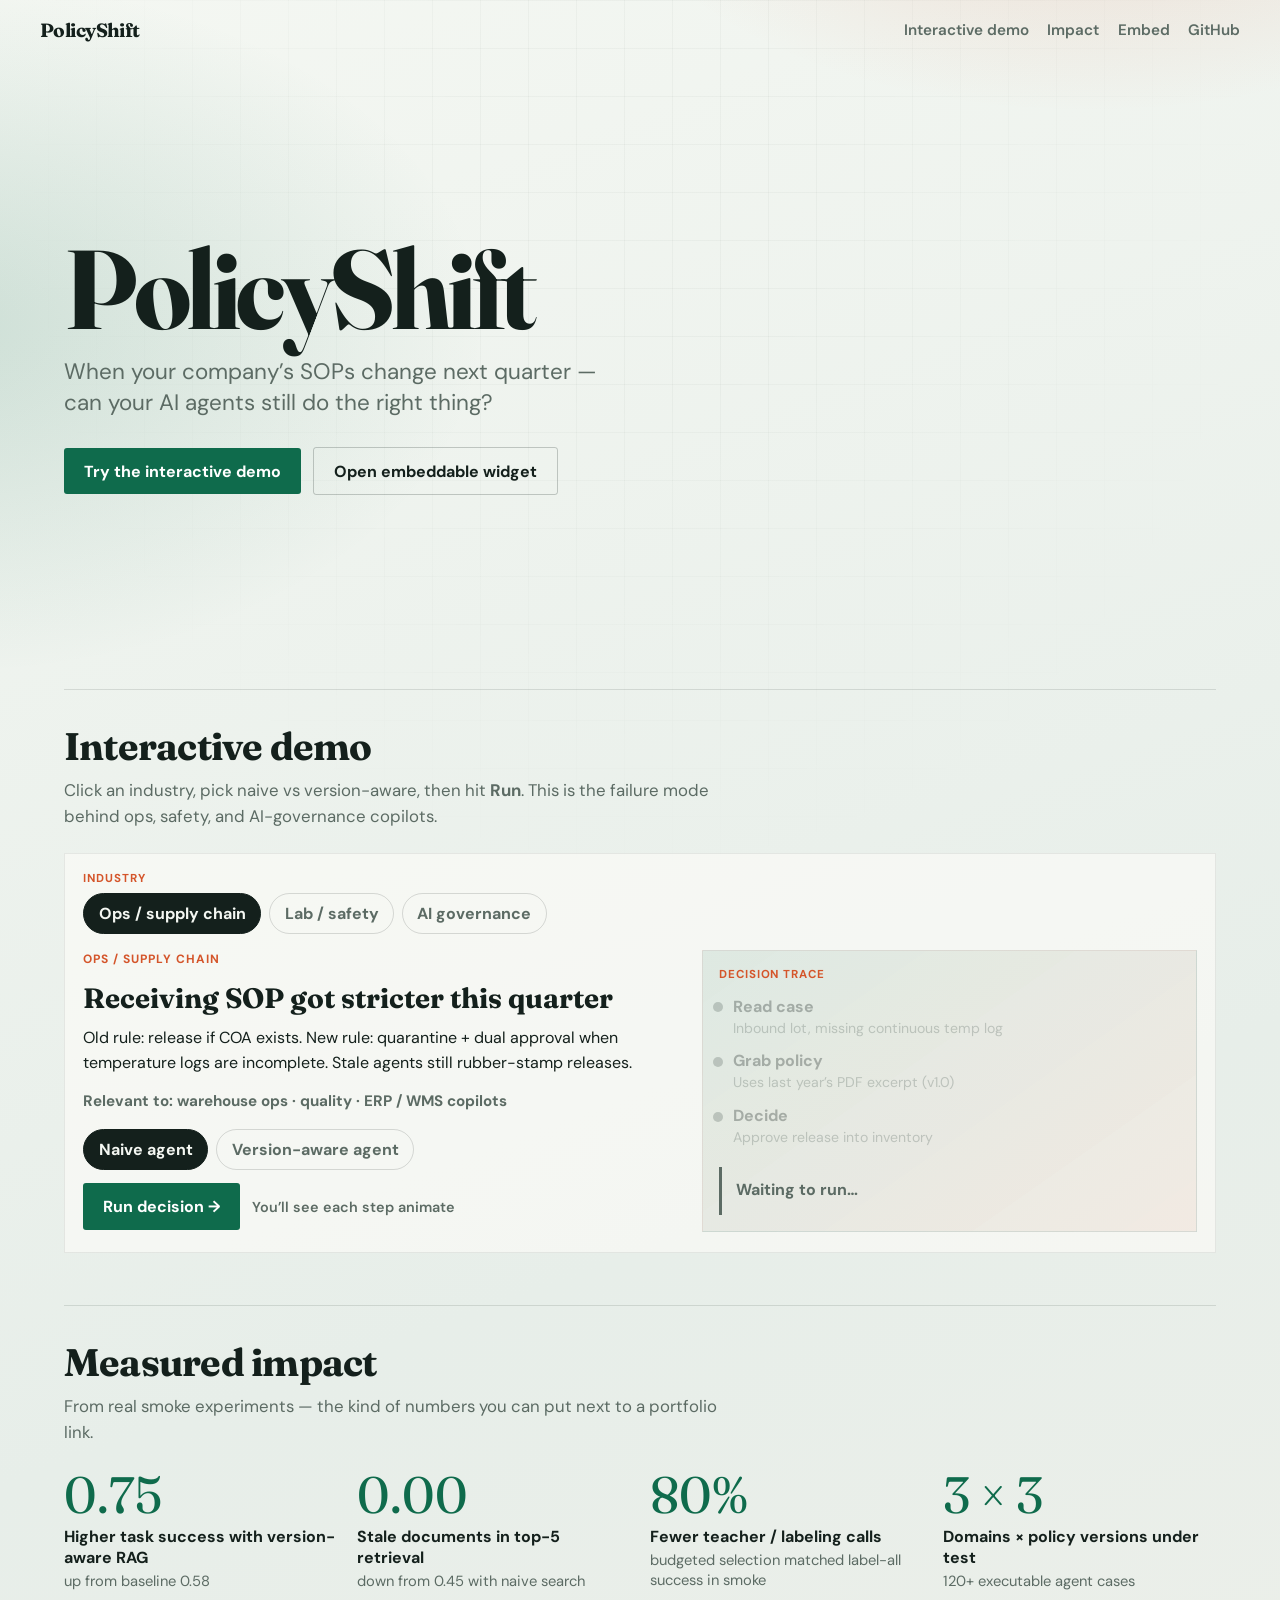
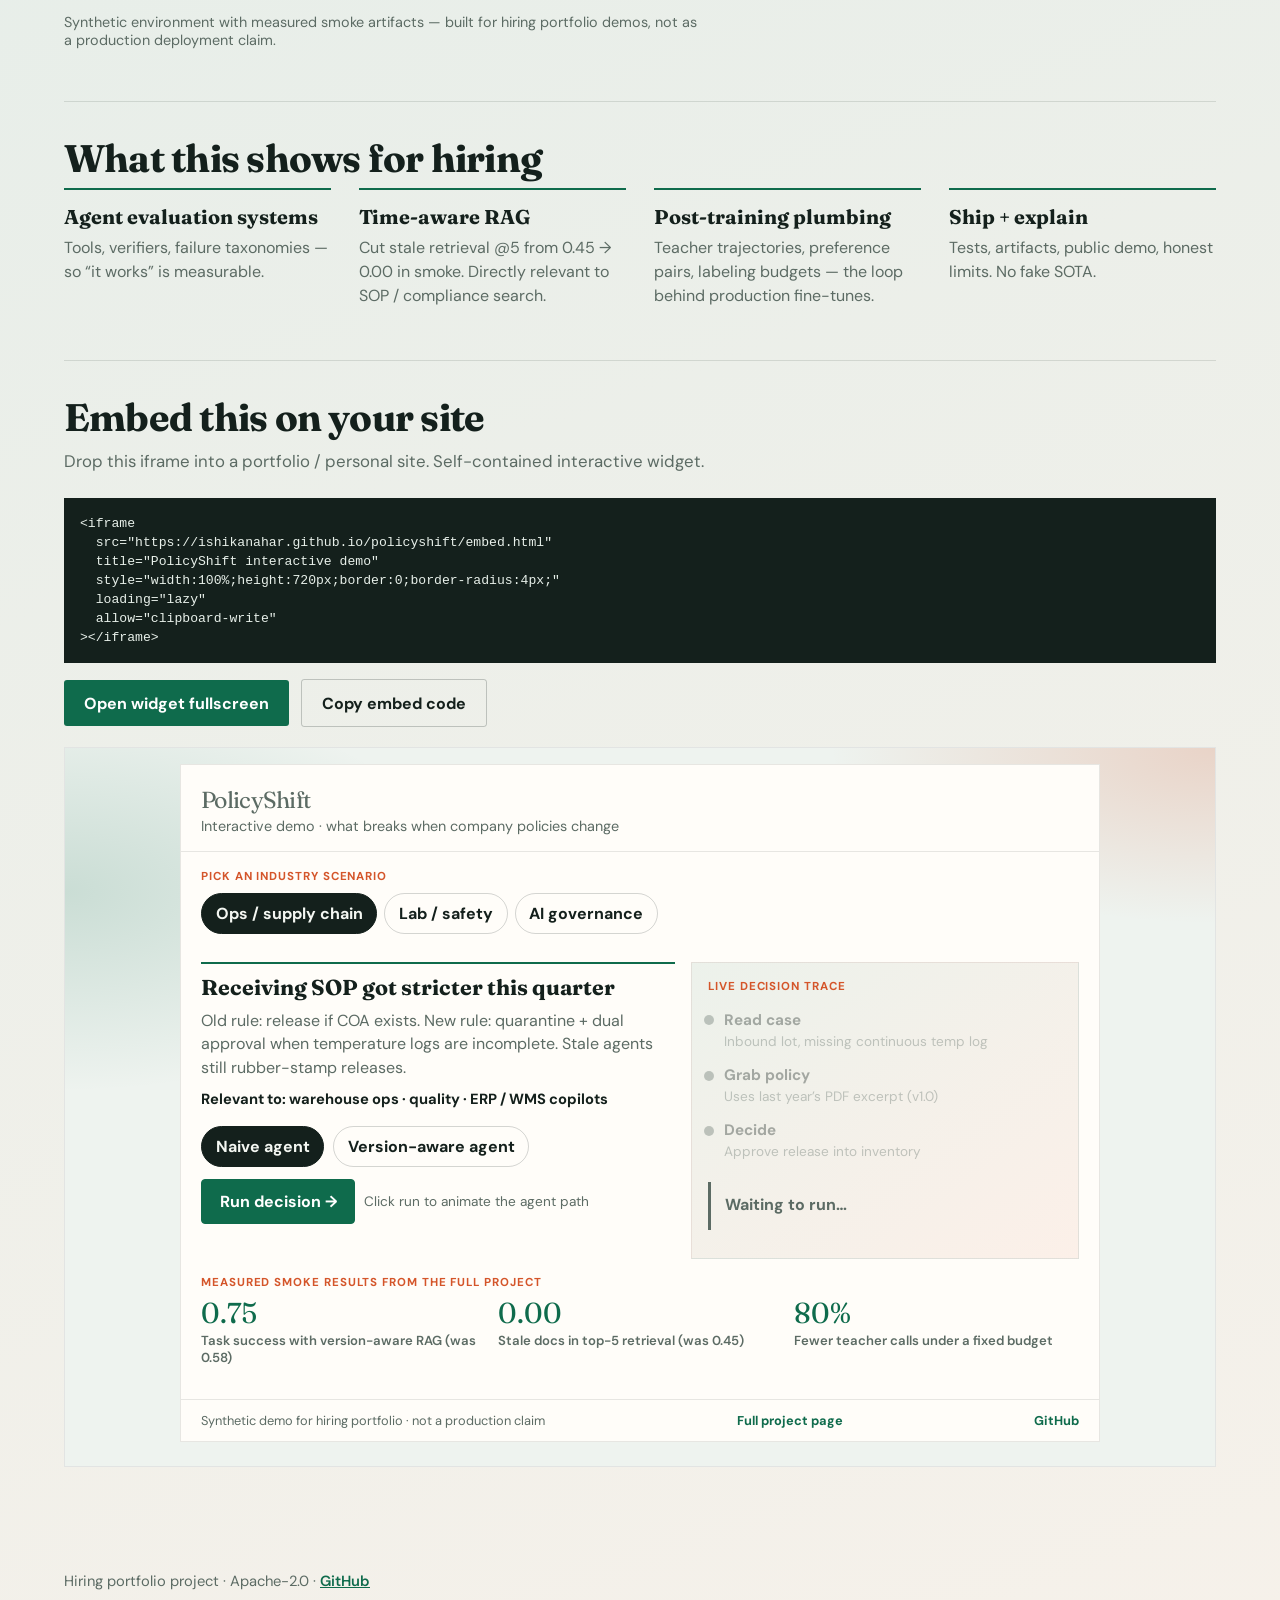
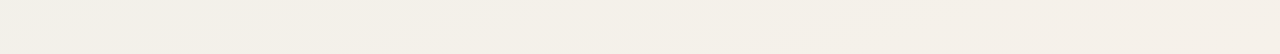
==== commit bfc585b5: "Ship clickable interactive demo and embeddable portfolio widget. Fix interactions with event delegat" ====
--- a/docs/site/index.html
+++ b/docs/site/index.html
@@ -4,7 +4,7 @@
   <meta charset="UTF-8" />
   <meta name="viewport" content="width=device-width, initial-scale=1" />
   <title>PolicyShift — agents that keep up when company rules change</title>
-  <meta name="description" content="Portfolio project: teach AI agents to follow changing enterprise policies — version-aware retrieval, evaluation, and post-training, with measured results." />
+  <meta name="description" content="Interactive portfolio demo: AI agents under changing enterprise policies — ops, lab safety, AI governance." />
   <link rel="preconnect" href="https://fonts.googleapis.com" />
   <link rel="preconnect" href="https://fonts.gstatic.com" crossorigin />
   <link href="https://fonts.googleapis.com/css2?family=Fraunces:opsz,wght@9..144,600;700&family=DM+Sans:wght@400;500;600;700&display=swap" rel="stylesheet" />
@@ -15,10 +15,9 @@
   <header class="site-header">
     <p class="brand">PolicyShift</p>
     <nav>
-      <a href="#why">Why it matters</a>
-      <a href="#demo">Demo</a>
+      <a href="#demo">Interactive demo</a>
       <a href="#impact">Impact</a>
-      <a href="#skills">Skills</a>
+      <a href="#embed">Embed</a>
       <a href="https://github.com/ishikanahar/policyshift" target="_blank" rel="noreferrer">GitHub</a>
     </nav>
   </header>
@@ -27,151 +26,108 @@
     <section class="hero">
       <h1 class="brand-hero">PolicyShift</h1>
       <p class="lede">
-        When your company’s SOPs, safety rules, or AI policies update next quarter —
-        can your agents still do the right thing?
+        When your company’s SOPs change next quarter — can your AI agents still do the right thing?
       </p>
       <div class="cta-row">
-        <a class="cta" href="#why">See the business problem</a>
-        <a class="cta ghost" href="https://github.com/ishikanahar/policyshift" target="_blank" rel="noreferrer">View code</a>
+        <a class="cta" href="#demo">Try the interactive demo</a>
+        <a class="cta ghost" href="./embed.html" target="_blank" rel="noreferrer">Open embeddable widget</a>
       </div>
     </section>
 
-    <section id="why" class="panel">
-      <h2>Why a recruiter / hiring team should care</h2>
+    <section id="demo" class="panel">
+      <h2>Interactive demo</h2>
       <p class="support">
-        This isn’t a toy chatbot. It’s a full evaluation + training loop for
-        <strong>tool-using agents under changing rules</strong> — the same failure mode
-        that shows up in ops, compliance, support, and internal AI copilots.
+        Click an industry, pick naive vs version-aware, then hit <strong>Run</strong>.
+        This is the failure mode behind ops, safety, and AI-governance copilots.
       </p>
 
-      <div class="scenario-stage">
-        <div class="scenario-tabs" role="tablist" aria-label="Industry scenarios">
-          <button type="button" class="tab is-active" data-scene="ops" role="tab" aria-selected="true">Ops / supply chain</button>
-          <button type="button" class="tab" data-scene="lab" role="tab" aria-selected="false">Lab / safety</button>
-          <button type="button" class="tab" data-scene="ai" role="tab" aria-selected="false">AI governance</button>
-        </div>
+      <div class="demo-shell" id="demo-root">
+        <p class="tiny-label">Industry</p>
+        <div class="scenario-tabs" id="tabs" role="tablist"></div>
 
-        <div class="scenario-board" id="scenario-board">
+        <div class="scenario-board">
           <div class="scene-copy">
-            <p class="scene-kicker" id="scene-kicker">Ops example</p>
-            <h3 id="scene-title">Materials receiving policy just got stricter</h3>
-            <p id="scene-body">
-              Last month: release if the COA is present. This month: dual approval + quarantine
-              if temperature logs are incomplete. An agent trained on last month’s SOP will
-              “helpfully” release inventory that should be held — expensive and unsafe.
-            </p>
-            <p class="scene-map" id="scene-map">Maps to: warehouse ops, quality, ERP copilots</p>
+            <p class="scene-kicker" id="scene-kicker">—</p>
+            <h3 id="scene-title">—</h3>
+            <p id="scene-body">—</p>
+            <p class="scene-map" id="scene-map">—</p>
+            <div class="toggle-row" style="margin-top:1rem">
+              <button type="button" class="mode-btn is-active" data-mode="naive">Naive agent</button>
+              <button type="button" class="mode-btn" data-mode="aware">Version-aware agent</button>
+            </div>
+            <div class="cta-row" style="margin-top:0.85rem;animation:none">
+              <button type="button" class="cta" id="run-btn">Run decision →</button>
+              <span class="run-hint" id="run-hint">You’ll see each step animate</span>
+            </div>
           </div>
-          <div class="scene-visual" aria-hidden="true">
-            <div class="policy-chip stale" id="chip-stale">v1.0 · outdated</div>
-            <div class="policy-chip current" id="chip-current">v2.0 · effective now</div>
-            <div class="agent-pulse" id="agent-pulse">
-              <span class="pulse-ring"></span>
-              <span class="pulse-label">Agent decision</span>
-            </div>
+          <div class="trace-stage" aria-live="polite">
+            <p class="tiny-label">Decision trace</p>
+            <div id="steps"></div>
+            <div class="trace-result" id="trace-result">Waiting to run…</div>
           </div>
         </div>
       </div>
     </section>
 
-    <section id="demo" class="panel">
-      <h2>Watch the failure mode</h2>
-      <p class="support">
-        Toggle between a naive agent and a version-aware path. Same case — different outcome.
-      </p>
-
-      <div class="toggle-row">
-        <button type="button" class="mode-btn is-active" data-mode="naive" id="btn-naive">Naive path</button>
-        <button type="button" class="mode-btn" data-mode="aware" id="btn-aware">Version-aware path</button>
-      </div>
-
-      <div class="decision-stage" id="decision-stage" data-mode="naive">
-        <div class="decision-col">
-          <p class="col-label">What the agent uses</p>
-          <p class="col-main" id="dec-source">Stale PDF excerpt from last year’s training pack</p>
-        </div>
-        <div class="decision-col">
-          <p class="col-label">Action</p>
-          <p class="col-main" id="dec-action">Approve release</p>
-        </div>
-        <div class="decision-col outcome" id="dec-outcome-wrap">
-          <p class="col-label">Outcome</p>
-          <p class="col-main" id="dec-outcome">Policy miss · unsafe release</p>
-        </div>
-      </div>
-
-      <div class="flow-strip" aria-hidden="true">
-        <span>Case arrives</span>
-        <span class="flow-arrow">→</span>
-        <span>Pick policy version by date</span>
-        <span class="flow-arrow">→</span>
-        <span>Call tools + evidence</span>
-        <span class="flow-arrow">→</span>
-        <span>Verifier scores result</span>
-      </div>
-    </section>
-
     <section id="impact" class="panel">
-      <h2>Measured impact (smoke runs)</h2>
-      <p class="support">Real numbers from executed experiments — framed the way a hiring manager reads them.</p>
-      <div class="impact-grid" id="impact-grid">
-        <!-- filled by JS -->
-      </div>
+      <h2>Measured impact</h2>
+      <p class="support">From real smoke experiments — the kind of numbers you can put next to a portfolio link.</p>
+      <div class="impact-grid" id="impact-grid"></div>
       <p class="disclaimer" id="disclaimer"></p>
     </section>
 
     <section id="skills" class="panel">
-      <h2>What this shows I can do for your team</h2>
+      <h2>What this shows for hiring</h2>
       <div class="skills-rail">
         <article>
-          <h3>Agent evaluation</h3>
-          <p>Build executable test beds (tools, verifiers, failure taxonomies) so “it works” means measurable, not vibes.</p>
+          <h3>Agent evaluation systems</h3>
+          <p>Tools, verifiers, failure taxonomies — so “it works” is measurable.</p>
         </article>
         <article>
-          <h3>RAG that respects time</h3>
-          <p>Date-filtered retrieval cut stale@5 from <strong>0.45 → 0.00</strong> in smoke — directly relevant to compliance and SOP search.</p>
+          <h3>Time-aware RAG</h3>
+          <p>Cut stale retrieval @5 from 0.45 → 0.00 in smoke. Directly relevant to SOP / compliance search.</p>
         </article>
         <article>
-          <h3>Post-training loops</h3>
-          <p>Wire teacher trajectories, preference pairs (current vs stale), and budgeted labeling — the plumbing behind production fine-tunes.</p>
+          <h3>Post-training plumbing</h3>
+          <p>Teacher trajectories, preference pairs, labeling budgets — the loop behind production fine-tunes.</p>
         </article>
         <article>
-          <h3>Shipping discipline</h3>
-          <p>Tests, artifact export, public demo, honest limitations. No fake SOTA claims.</p>
+          <h3>Ship + explain</h3>
+          <p>Tests, artifacts, public demo, honest limits. No fake SOTA.</p>
         </article>
-      </div>
-      <div class="hire-cta">
-        <a class="cta" href="https://github.com/ishikanahar/policyshift" target="_blank" rel="noreferrer">Explore the repo</a>
-        <a class="cta ghost" href="#playback">Peek at experiment artifacts</a>
       </div>
     </section>
 
-    <section id="playback" class="panel quiet">
-      <h2>Artifact playback</h2>
-      <p class="support" id="playback-help">Sample outputs from real runs (for technical reviewers).</p>
-      <div id="playback-panel" class="playback-hidden">
-        <label class="field">
-          Experiment
-          <select id="experiment-select"></select>
-        </label>
-        <pre id="experiment-view" class="code-block">—</pre>
-        <h3>Sample trajectories</h3>
-        <pre id="traj-view" class="code-block">—</pre>
+    <section id="embed" class="panel">
+      <h2>Embed this on your site</h2>
+      <p class="support">Drop this iframe into a portfolio / personal site. Self-contained interactive widget.</p>
+      <pre class="code-block embed-code" id="embed-code">&lt;iframe
+  src="https://ishikanahar.github.io/policyshift/embed.html"
+  title="PolicyShift interactive demo"
+  style="width:100%;height:720px;border:0;border-radius:4px;"
+  loading="lazy"
+  allow="clipboard-write"
+&gt;&lt;/iframe&gt;</pre>
+      <div class="cta-row" style="animation:none">
+        <a class="cta" href="./embed.html" target="_blank" rel="noreferrer">Open widget fullscreen</a>
+        <button type="button" class="cta ghost" id="copy-embed">Copy embed code</button>
       </div>
-      <!-- keep hidden hooks for old JS -->
-      <div id="highlights" class="visually-hidden" aria-hidden="true"></div>
-      <ul id="methods" class="visually-hidden" aria-hidden="true"></ul>
+      <iframe
+        class="embed-preview"
+        src="./embed.html"
+        title="PolicyShift embed preview"
+        loading="lazy"
+      ></iframe>
     </section>
   </main>
 
   <footer>
     <p>
-      Built as a hiring portfolio + research sandbox · Apache-2.0 ·
+      Hiring portfolio project · Apache-2.0 ·
       <a href="https://github.com/ishikanahar/policyshift">GitHub</a>
     </p>
   </footer>
   <script src="./data.js"></script>
-  <script src="./experiments.js"></script>
   <script src="./app.js"></script>
 </body>
 </html>
--- a/docs/site/styles.css
+++ b/docs/site/styles.css
@@ -1,3 +1,5 @@
+/* PolicyShift recruiter site + interactive demo */
+
 :root {
   --ink: #14201c;
   --muted: #5c6b64;
@@ -61,11 +63,11 @@
 nav a:hover { color: var(--accent); }
 
 .hero {
-  min-height: 78vh;
+  min-height: 70vh;
   display: flex;
   flex-direction: column;
   justify-content: center;
-  padding: 2rem clamp(1.25rem, 5vw, 4rem) 3.5rem;
+  padding: 2rem clamp(1.25rem, 5vw, 4rem) 3rem;
   animation: rise 0.85s ease both;
 }
 .brand-hero {
@@ -81,41 +83,43 @@
   font-size: clamp(1.15rem, 2.4vw, 1.4rem);
   line-height: 1.4;
   color: var(--muted);
-  animation: rise 0.9s ease 0.12s both;
-}
-.cta-row, .hire-cta {
+}
+.cta-row {
   display: flex;
   flex-wrap: wrap;
   gap: 0.75rem;
-  animation: rise 0.9s ease 0.22s both;
-}
-.cta {
+  align-items: center;
+}
+.cta, button.cta {
   display: inline-block;
   padding: 0.8rem 1.25rem;
   background: var(--accent);
   color: #fff;
   text-decoration: none;
+  font: inherit;
   font-weight: 700;
   border-radius: 3px;
   border: none;
   cursor: pointer;
   transition: transform 0.2s ease, box-shadow 0.2s ease;
 }
-.cta:hover { transform: translateY(-2px); box-shadow: 0 10px 24px rgba(15, 107, 76, 0.25); }
-.cta.ghost {
+.cta:hover, button.cta:hover {
+  transform: translateY(-2px);
+  box-shadow: 0 10px 24px rgba(15, 107, 76, 0.25);
+}
+.cta.ghost, button.cta.ghost {
   background: transparent;
   color: var(--ink);
   border: 1px solid rgba(20, 32, 28, 0.22);
   box-shadow: none;
 }
-.cta.ghost:hover { background: rgba(255,255,255,0.4); }
+.cta:disabled { opacity: 0.55; cursor: wait; transform: none; box-shadow: none; }
 
 .panel {
   margin: 0 clamp(1.25rem, 5vw, 4rem) 3.25rem;
   padding-top: 2rem;
   border-top: 1px solid rgba(20, 32, 28, 0.12);
 }
-.panel.quiet { opacity: 0.95; }
 .panel h2 {
   margin: 0 0 0.4rem;
   font-family: var(--font-display);
@@ -129,39 +133,48 @@
   line-height: 1.55;
   font-size: 1.05rem;
 }
-
-/* Scenario tabs */
-.scenario-tabs {
-  display: flex;
-  flex-wrap: wrap;
-  gap: 0.5rem;
-  margin-bottom: 1rem;
-}
-.tab {
+.tiny-label {
+  margin: 0 0 0.45rem;
+  font-size: 0.72rem;
+  letter-spacing: 0.08em;
+  text-transform: uppercase;
+  font-weight: 700;
+  color: var(--accent-hot);
+}
+.run-hint { color: var(--muted); font-size: 0.9rem; font-weight: 600; }
+
+.demo-shell {
+  background: rgba(255, 253, 249, 0.55);
+  border: 1px solid rgba(20, 32, 28, 0.08);
+  padding: 1.1rem 1.15rem 1.25rem;
+}
+
+.scenario-tabs { display: flex; flex-wrap: wrap; gap: 0.5rem; margin-bottom: 1rem; }
+.tab, .mode-btn {
   font: inherit;
-  font-weight: 600;
+  font-weight: 700;
   padding: 0.55rem 0.9rem;
   border: 1px solid rgba(20, 32, 28, 0.15);
   background: transparent;
   color: var(--muted);
   cursor: pointer;
   border-radius: 999px;
-  transition: all 0.2s ease;
-}
-.tab.is-active {
+  transition: all 0.15s ease;
+  position: relative;
+  z-index: 2;
+}
+.tab:hover, .mode-btn:hover { color: var(--ink); }
+.tab.is-active, .mode-btn.is-active {
   background: var(--ink);
   color: #f4f7f2;
   border-color: var(--ink);
 }
+
 .scenario-board {
   display: grid;
-  grid-template-columns: 1.3fr 1fr;
-  gap: 1.5rem;
-  align-items: stretch;
-  min-height: 220px;
-}
-.scene-copy {
-  animation: fadeSwap 0.35s ease;
+  grid-template-columns: 1.15fr 0.95fr;
+  gap: 1.25rem;
+  align-items: start;
 }
 .scene-kicker {
   margin: 0 0 0.35rem;
@@ -174,116 +187,59 @@
 .scene-copy h3 {
   margin: 0 0 0.75rem;
   font-family: var(--font-display);
-  font-size: clamp(1.4rem, 3vw, 1.85rem);
+  font-size: clamp(1.35rem, 3vw, 1.75rem);
   line-height: 1.15;
 }
 .scene-copy p { margin: 0 0 0.85rem; line-height: 1.55; }
-.scene-map { color: var(--muted); font-weight: 600; font-size: 0.95rem; }
-
-.scene-visual {
-  position: relative;
-  min-height: 200px;
-  background:
-    linear-gradient(145deg, rgba(15, 107, 76, 0.12), rgba(212, 85, 42, 0.1)),
-    var(--glass);
+.scene-map { color: var(--muted); font-weight: 700; font-size: 0.95rem; }
+.toggle-row { display: flex; gap: 0.5rem; flex-wrap: wrap; }
+
+.trace-stage {
+  background: linear-gradient(145deg, rgba(15, 107, 76, 0.1), rgba(212, 85, 42, 0.08));
   border: 1px solid rgba(20, 32, 28, 0.08);
-  overflow: hidden;
-}
-.policy-chip {
-  position: absolute;
-  padding: 0.45rem 0.75rem;
-  font-weight: 700;
-  font-size: 0.85rem;
-  border-radius: 3px;
-  transition: transform 0.45s ease, opacity 0.45s ease;
-}
-.policy-chip.stale {
-  top: 28%;
-  left: 12%;
-  background: rgba(180, 35, 24, 0.12);
+  padding: 1rem;
+  min-height: 260px;
+}
+.step {
+  display: flex;
+  gap: 0.65rem;
+  padding: 0.4rem 0;
+  opacity: 0.3;
+  transform: translateX(-6px);
+  transition: opacity 0.25s ease, transform 0.25s ease;
+}
+.step.on { opacity: 1; transform: none; }
+.step .dot {
+  width: 10px;
+  height: 10px;
+  margin-top: 0.4rem;
+  border-radius: 50%;
+  background: var(--muted);
+  flex: 0 0 auto;
+}
+.step.done .dot { background: var(--good); }
+.step.fail .dot { background: var(--bad); }
+.step strong { display: block; color: var(--ink); }
+.step span { color: var(--muted); font-size: 0.88rem; }
+.trace-result {
+  margin-top: 0.85rem;
+  padding: 0.75rem 0.85rem;
+  font-weight: 700;
+  border-left: 3px solid var(--muted);
+  color: var(--muted);
+  min-height: 3rem;
+}
+.trace-result.bad {
+  border-color: var(--bad);
   color: var(--bad);
-  animation: drift 4s ease-in-out infinite;
-}
-.policy-chip.current {
-  top: 48%;
-  right: 12%;
-  background: rgba(15, 107, 76, 0.15);
+  background: rgba(180, 35, 24, 0.06);
+}
+.trace-result.good {
+  border-color: var(--good);
   color: var(--good);
-  animation: drift 4s ease-in-out 0.6s infinite reverse;
-}
-.agent-pulse {
-  position: absolute;
-  left: 50%;
-  bottom: 18%;
-  transform: translateX(-50%);
-  text-align: center;
-}
-.pulse-ring {
-  display: block;
-  width: 54px;
-  height: 54px;
-  margin: 0 auto 0.4rem;
-  border-radius: 50%;
-  border: 2px solid var(--accent);
-  animation: pulse 1.8s ease-out infinite;
-}
-.pulse-label { font-size: 0.8rem; font-weight: 700; color: var(--muted); }
-
-/* Decision demo */
-.toggle-row { display: flex; gap: 0.5rem; margin-bottom: 1rem; }
-.mode-btn {
-  font: inherit;
-  font-weight: 700;
-  padding: 0.65rem 1rem;
-  border: 1px solid rgba(20, 32, 28, 0.18);
-  background: transparent;
-  cursor: pointer;
-  border-radius: 3px;
-}
-.mode-btn.is-active {
-  background: var(--accent);
-  color: #fff;
-  border-color: var(--accent);
-}
-.decision-stage {
-  display: grid;
-  grid-template-columns: repeat(3, 1fr);
-  gap: 1rem;
-  padding: 1.25rem 0 0.5rem;
-  transition: background 0.3s ease;
-}
-.decision-col .col-label {
-  margin: 0 0 0.35rem;
-  font-size: 0.75rem;
-  text-transform: uppercase;
-  letter-spacing: 0.07em;
-  color: var(--muted);
-  font-weight: 700;
-}
-.decision-col .col-main {
-  margin: 0;
-  font-family: var(--font-display);
-  font-size: clamp(1.15rem, 2.5vw, 1.45rem);
-  line-height: 1.2;
-  transition: color 0.25s ease, transform 0.25s ease;
-}
-.decision-stage[data-mode="naive"] .outcome .col-main { color: var(--bad); }
-.decision-stage[data-mode="aware"] .outcome .col-main { color: var(--good); }
-.decision-stage.is-flipping .col-main { transform: translateY(6px); opacity: 0.35; }
-
-.flow-strip {
-  display: flex;
-  flex-wrap: wrap;
-  gap: 0.45rem 0.65rem;
-  align-items: center;
-  margin-top: 1.5rem;
-  color: var(--muted);
-  font-weight: 600;
-  font-size: 0.92rem;
-}
-.flow-arrow { color: var(--accent); opacity: 0.7; }
-
-/* Impact */
+  background: rgba(15, 107, 76, 0.08);
+}
+
 .impact-grid {
   display: grid;
   grid-template-columns: repeat(auto-fit, minmax(180px, 1fr));
@@ -295,10 +251,7 @@
   color: var(--accent);
   line-height: 1;
 }
-.impact-item .label {
-  margin-top: 0.4rem;
-  font-weight: 700;
-}
+.impact-item .label { margin-top: 0.4rem; font-weight: 700; }
 .impact-item .detail { color: var(--muted); font-size: 0.92rem; margin-top: 0.2rem; }
 .disclaimer {
   margin-top: 1.35rem;
@@ -311,7 +264,6 @@
   display: grid;
   grid-template-columns: repeat(auto-fit, minmax(220px, 1fr));
   gap: 1.5rem 1.75rem;
-  margin-bottom: 1.75rem;
 }
 .skills-rail article { border-top: 2px solid var(--accent); padding-top: 0.85rem; }
 .skills-rail h3 {
@@ -319,35 +271,23 @@
   font-family: var(--font-display);
   font-size: 1.25rem;
 }
-.skills-rail p {
-  margin: 0;
-  color: var(--muted);
-  line-height: 1.5;
-}
-
-.field { display: flex; flex-direction: column; gap: 0.35rem; font-weight: 600; max-width: 28rem; }
-select {
-  font: inherit;
-  padding: 0.55rem 0.65rem;
-  border: 1px solid rgba(20, 32, 28, 0.2);
-  background: var(--glass);
-}
+.skills-rail p { margin: 0; color: var(--muted); line-height: 1.5; }
+
 .code-block {
   background: #14201c;
   color: #e8f0ea;
   padding: 1rem;
   overflow: auto;
-  max-height: 280px;
-  font-size: 0.8rem;
+  font-size: 0.82rem;
   line-height: 1.45;
-}
-.playback-hidden { display: none; }
-.visually-hidden {
-  position: absolute !important;
-  width: 1px; height: 1px;
-  padding: 0; margin: -1px;
-  overflow: hidden; clip: rect(0,0,0,0);
-  border: 0;
+  margin: 0 0 1rem;
+}
+.embed-preview {
+  width: 100%;
+  height: 720px;
+  border: 1px solid rgba(20, 32, 28, 0.12);
+  margin-top: 1.25rem;
+  background: #fff;
 }
 
 footer {
@@ -361,21 +301,9 @@
   from { opacity: 0; transform: translateY(16px); }
   to { opacity: 1; transform: none; }
 }
-@keyframes fadeSwap {
-  from { opacity: 0; transform: translateY(8px); }
-  to { opacity: 1; transform: none; }
-}
-@keyframes pulse {
-  0% { box-shadow: 0 0 0 0 rgba(15, 107, 76, 0.45); transform: scale(0.92); }
-  70% { box-shadow: 0 0 0 18px rgba(15, 107, 76, 0); transform: scale(1); }
-  100% { box-shadow: 0 0 0 0 rgba(15, 107, 76, 0); transform: scale(0.92); }
-}
-@keyframes drift {
-  0%, 100% { transform: translateY(0); }
-  50% { transform: translateY(-8px); }
-}
 
 @media (max-width: 800px) {
-  .scenario-board, .decision-stage { grid-template-columns: 1fr; }
-  .hero { min-height: 64vh; }
-}
+  .scenario-board { grid-template-columns: 1fr; }
+  .hero { min-height: 58vh; }
+  .embed-preview { height: 820px; }
+}
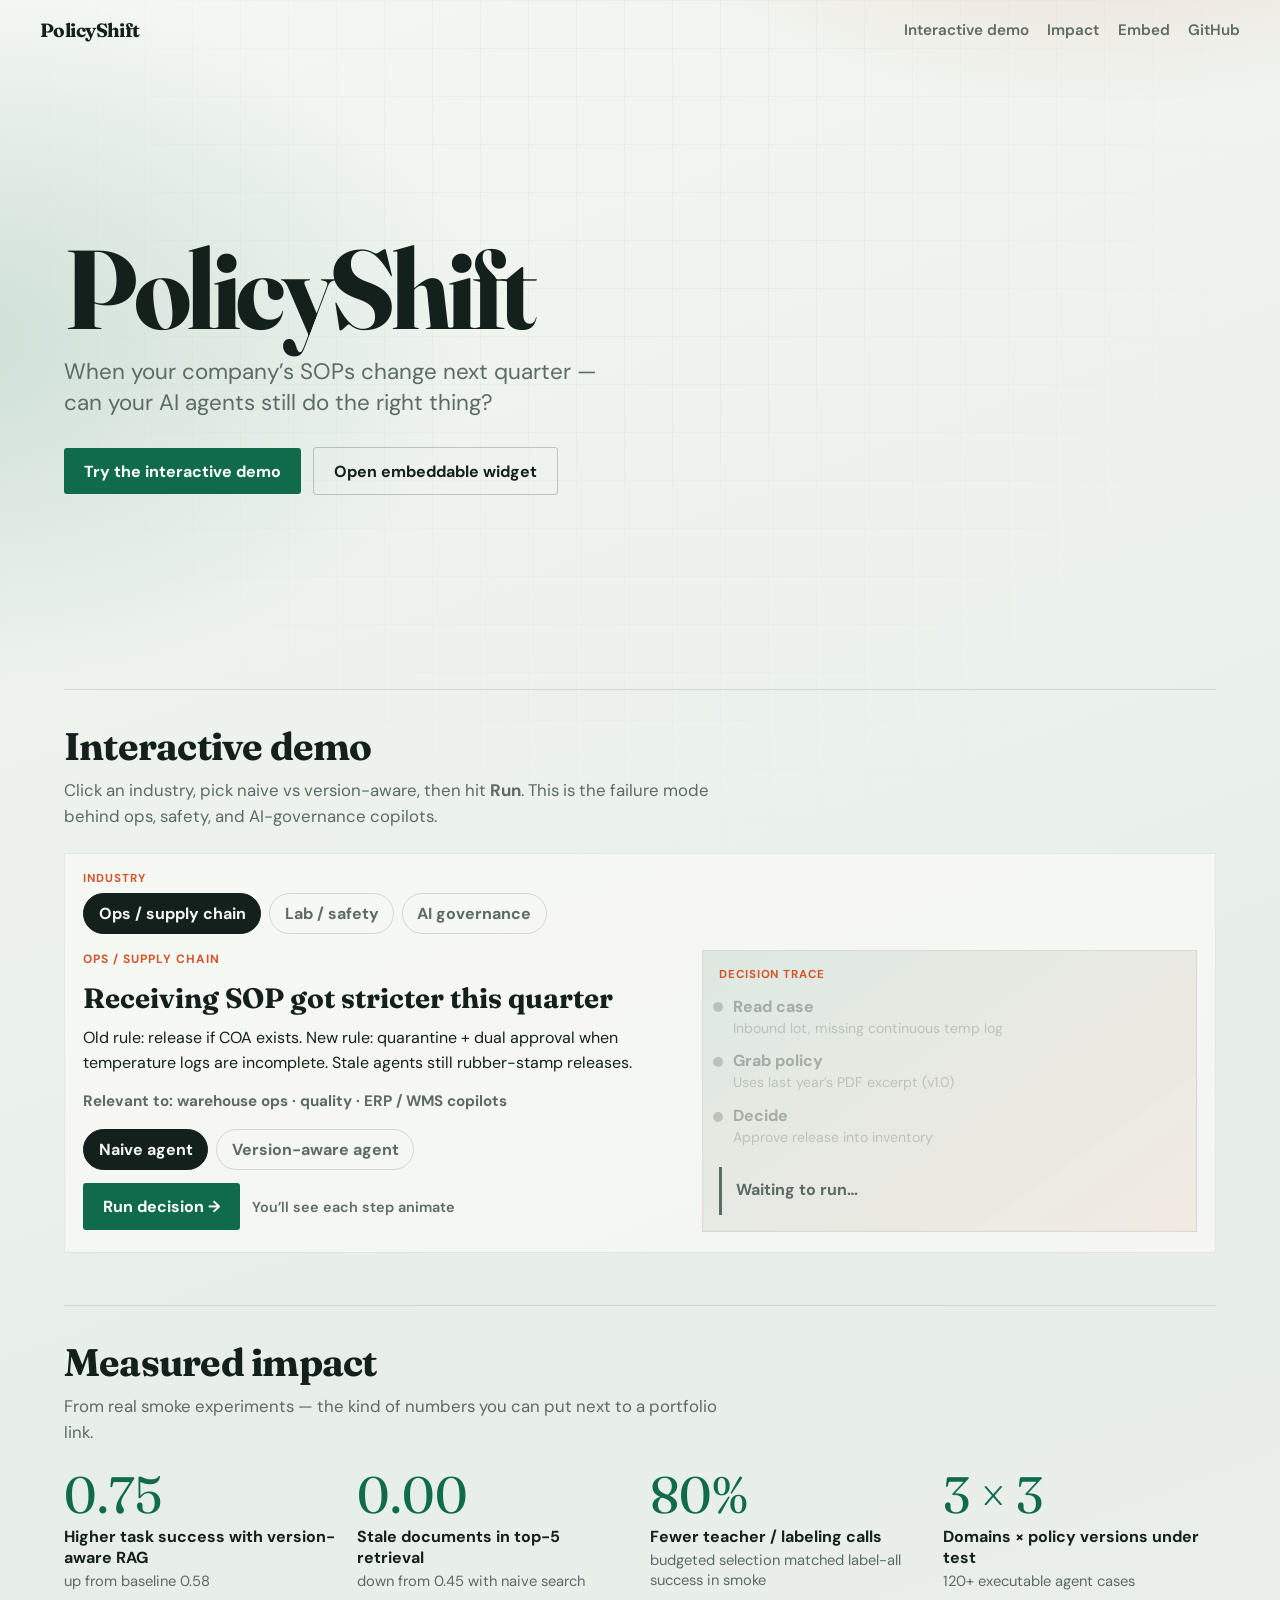
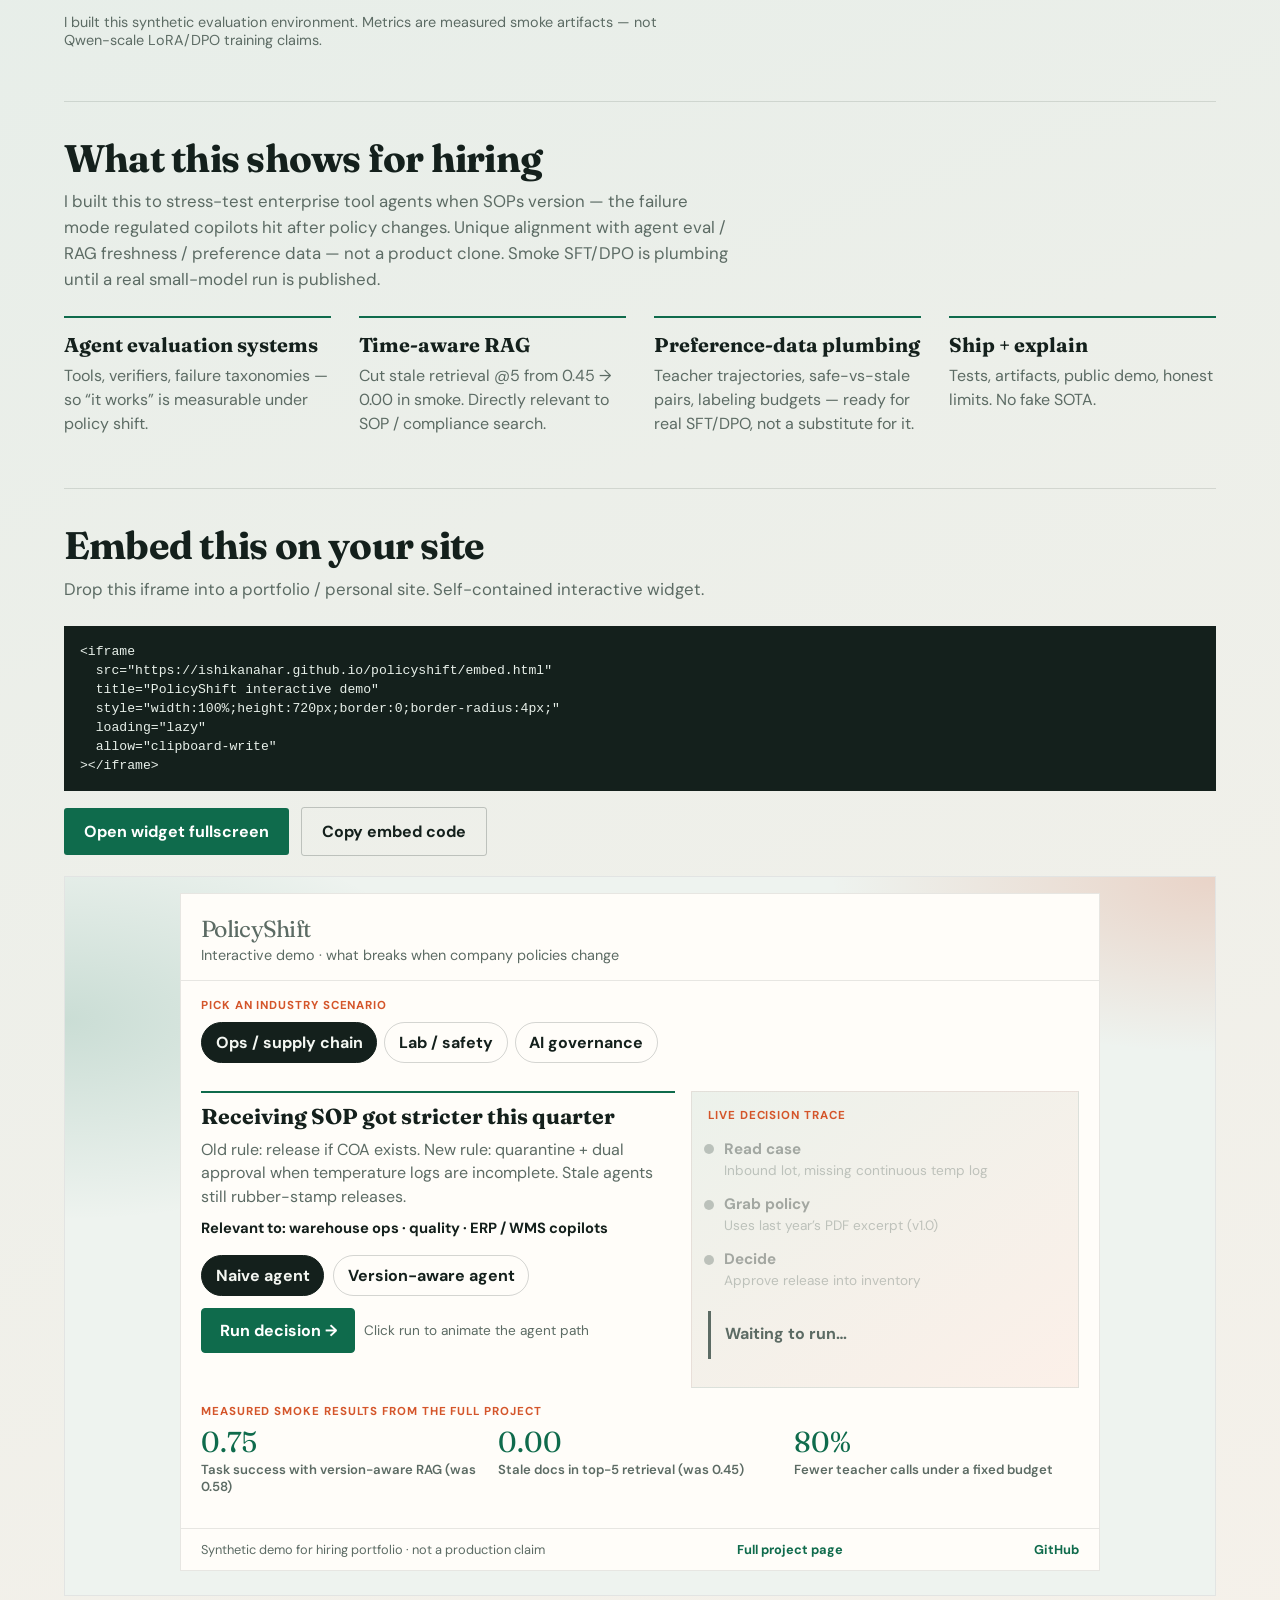
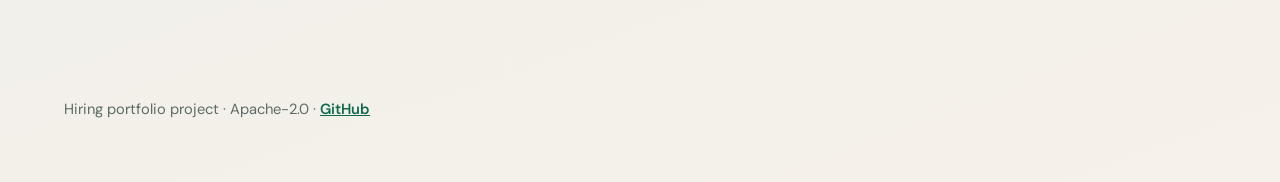
==== commit aca67c7e: "Ship policy-shift train/eval split and honest Cohere-aligned framing. Stamp and filter policy versio" ====
--- a/docs/site/index.html
+++ b/docs/site/index.html
@@ -8,7 +8,7 @@
   <link rel="preconnect" href="https://fonts.googleapis.com" />
   <link rel="preconnect" href="https://fonts.gstatic.com" crossorigin />
   <link href="https://fonts.googleapis.com/css2?family=Fraunces:opsz,wght@9..144,600;700&family=DM+Sans:wght@400;500;600;700&display=swap" rel="stylesheet" />
-  <link rel="stylesheet" href="./styles.css" />
+  <link rel="stylesheet" href="./styles.css?v=20260722cc" />
 </head>
 <body>
   <div class="atmosphere" aria-hidden="true"></div>
@@ -78,18 +78,24 @@
 
     <section id="skills" class="panel">
       <h2>What this shows for hiring</h2>
+      <p class="support">
+        I built this to stress-test enterprise tool agents when SOPs version —
+        the failure mode regulated copilots hit after policy changes.
+        Unique alignment with agent eval / RAG freshness / preference data —
+        not a product clone. Smoke SFT/DPO is plumbing until a real small-model run is published.
+      </p>
       <div class="skills-rail">
         <article>
           <h3>Agent evaluation systems</h3>
-          <p>Tools, verifiers, failure taxonomies — so “it works” is measurable.</p>
+          <p>Tools, verifiers, failure taxonomies — so “it works” is measurable under policy shift.</p>
         </article>
         <article>
           <h3>Time-aware RAG</h3>
           <p>Cut stale retrieval @5 from 0.45 → 0.00 in smoke. Directly relevant to SOP / compliance search.</p>
         </article>
         <article>
-          <h3>Post-training plumbing</h3>
-          <p>Teacher trajectories, preference pairs, labeling budgets — the loop behind production fine-tunes.</p>
+          <h3>Preference-data plumbing</h3>
+          <p>Teacher trajectories, safe-vs-stale pairs, labeling budgets — ready for real SFT/DPO, not a substitute for it.</p>
         </article>
         <article>
           <h3>Ship + explain</h3>
@@ -127,7 +133,7 @@
       <a href="https://github.com/ishikanahar/policyshift">GitHub</a>
     </p>
   </footer>
-  <script src="./data.js"></script>
-  <script src="./app.js"></script>
+  <script src="./data.js?v=20260722cc"></script>
+  <script src="./app.js?v=20260722cc"></script>
 </body>
 </html>
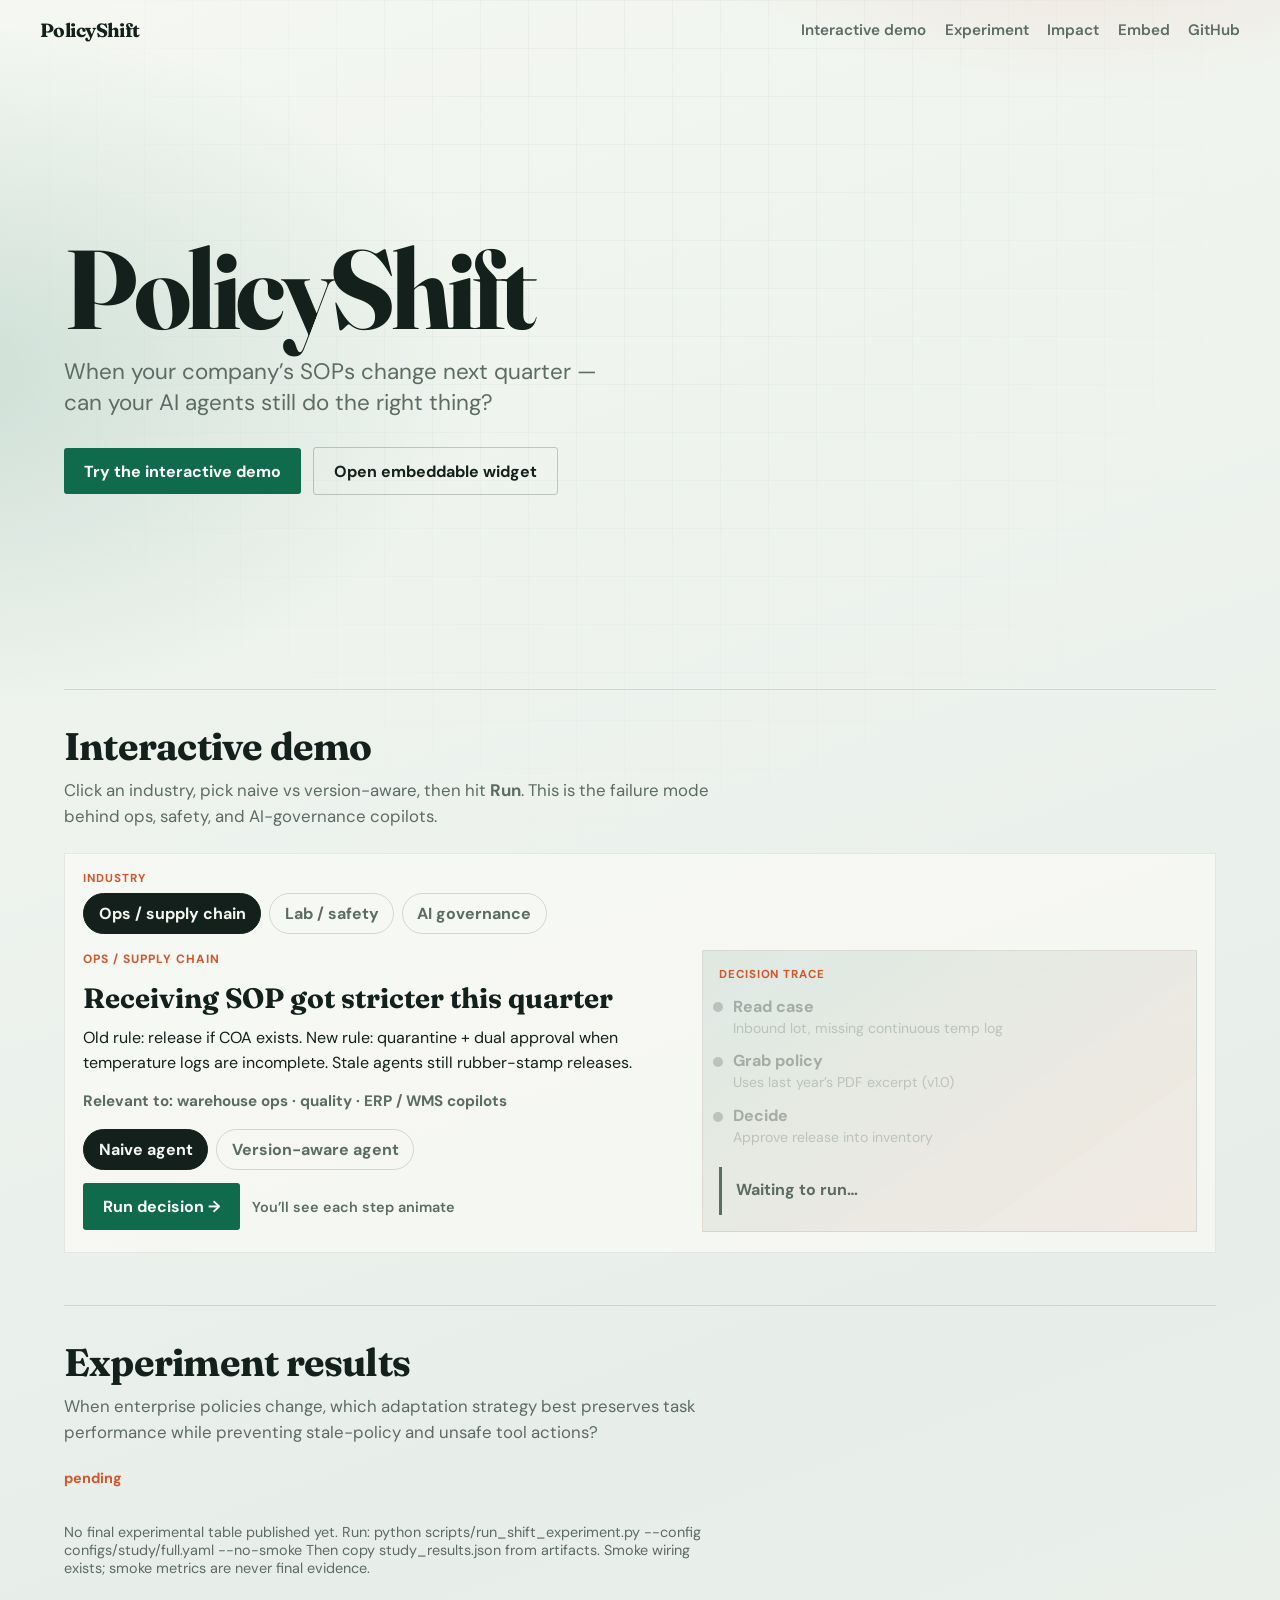
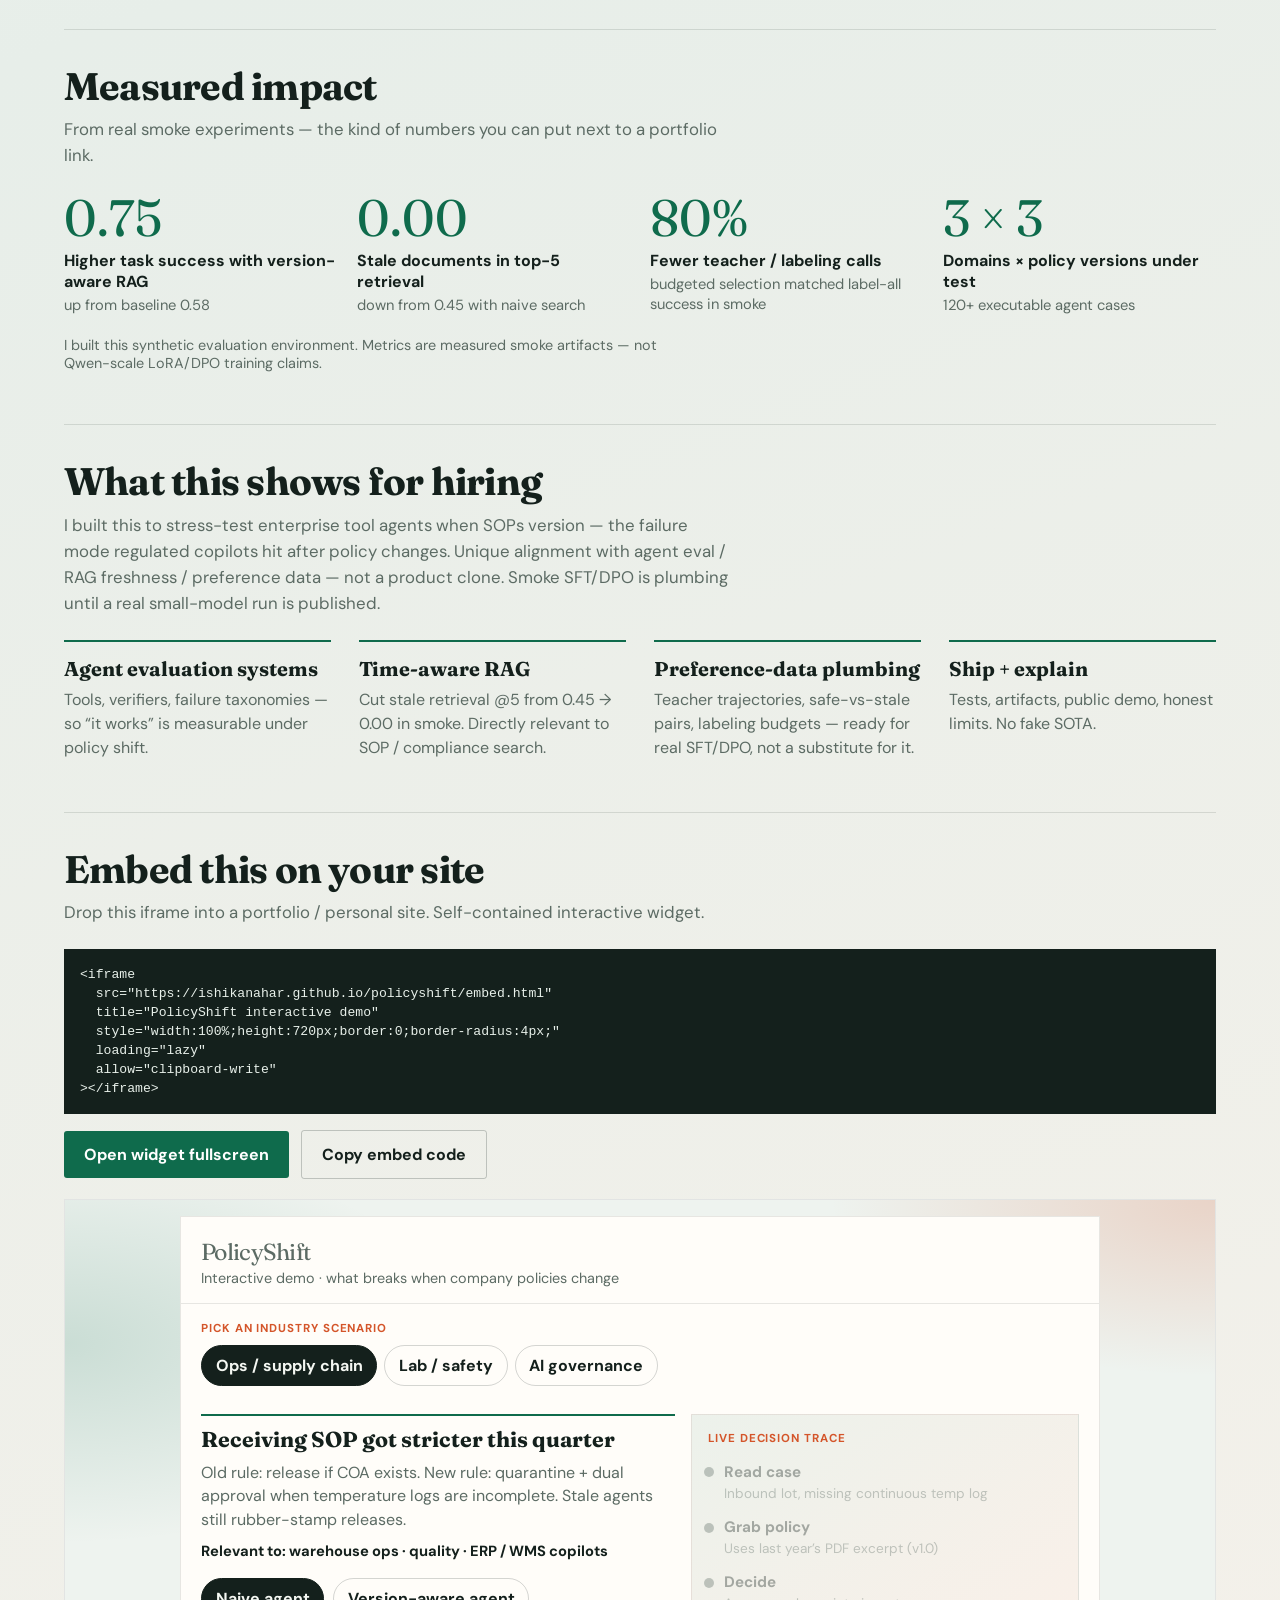
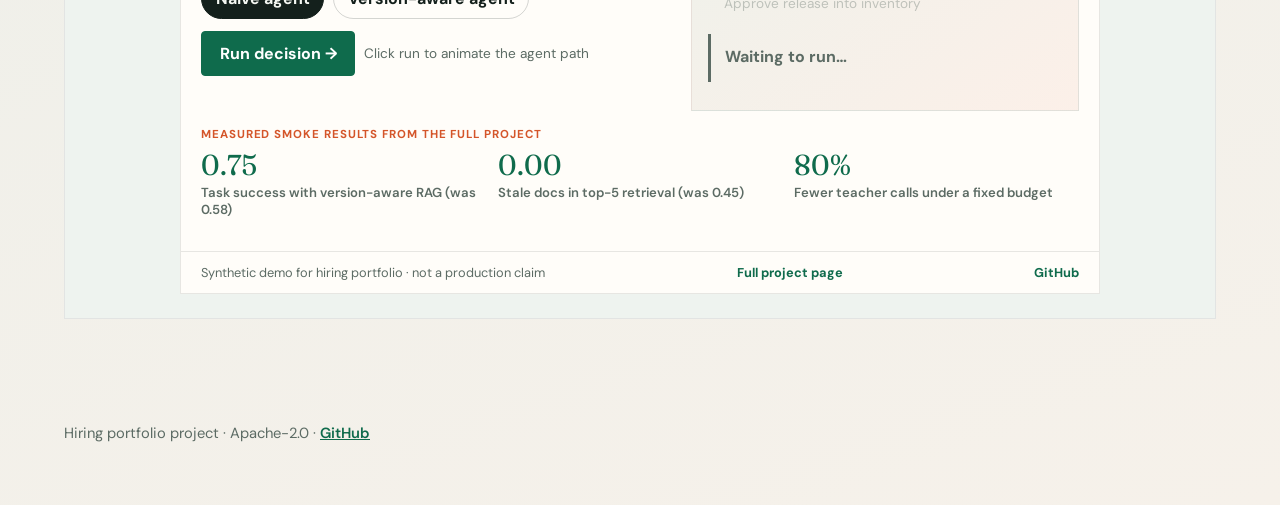
==== commit dadef425: "Scaffold the full policy-shift post-training study for Cohere credibility. Add the standout claim ki" ====
--- a/docs/site/index.html
+++ b/docs/site/index.html
@@ -8,7 +8,7 @@
   <link rel="preconnect" href="https://fonts.googleapis.com" />
   <link rel="preconnect" href="https://fonts.gstatic.com" crossorigin />
   <link href="https://fonts.googleapis.com/css2?family=Fraunces:opsz,wght@9..144,600;700&family=DM+Sans:wght@400;500;600;700&display=swap" rel="stylesheet" />
-  <link rel="stylesheet" href="./styles.css?v=20260722cc" />
+  <link rel="stylesheet" href="./styles.css?v=20260722d" />
 </head>
 <body>
   <div class="atmosphere" aria-hidden="true"></div>
@@ -16,6 +16,7 @@
     <p class="brand">PolicyShift</p>
     <nav>
       <a href="#demo">Interactive demo</a>
+      <a href="#study">Experiment</a>
       <a href="#impact">Impact</a>
       <a href="#embed">Embed</a>
       <a href="https://github.com/ishikanahar/policyshift" target="_blank" rel="noreferrer">GitHub</a>
@@ -67,6 +68,17 @@
           </div>
         </div>
       </div>
+    </section>
+
+    <section id="study" class="panel">
+      <h2>Experiment results</h2>
+      <p class="support" id="study-question">
+        When enterprise policies change, which adaptation strategy best preserves task
+        performance while preventing stale-policy and unsafe tool actions?
+      </p>
+      <p class="run-hint" id="study-badge">Loading study status…</p>
+      <div class="impact-grid" id="study-table"></div>
+      <p class="disclaimer" id="study-limit"></p>
     </section>
 
     <section id="impact" class="panel">
@@ -133,7 +145,7 @@
       <a href="https://github.com/ishikanahar/policyshift">GitHub</a>
     </p>
   </footer>
-  <script src="./data.js?v=20260722cc"></script>
-  <script src="./app.js?v=20260722cc"></script>
+  <script src="./data.js?v=20260722d"></script>
+  <script src="./app.js?v=20260722d"></script>
 </body>
 </html>
--- a/docs/site/styles.css
+++ b/docs/site/styles.css
@@ -259,6 +259,9 @@
   font-size: 0.9rem;
   max-width: 40rem;
 }
+.badge-real { color: var(--good); font-weight: 700; }
+.badge-smoke { color: var(--accent-hot); font-weight: 700; }
+.badge-pending { color: var(--muted); font-weight: 600; }
 
 .skills-rail {
   display: grid;
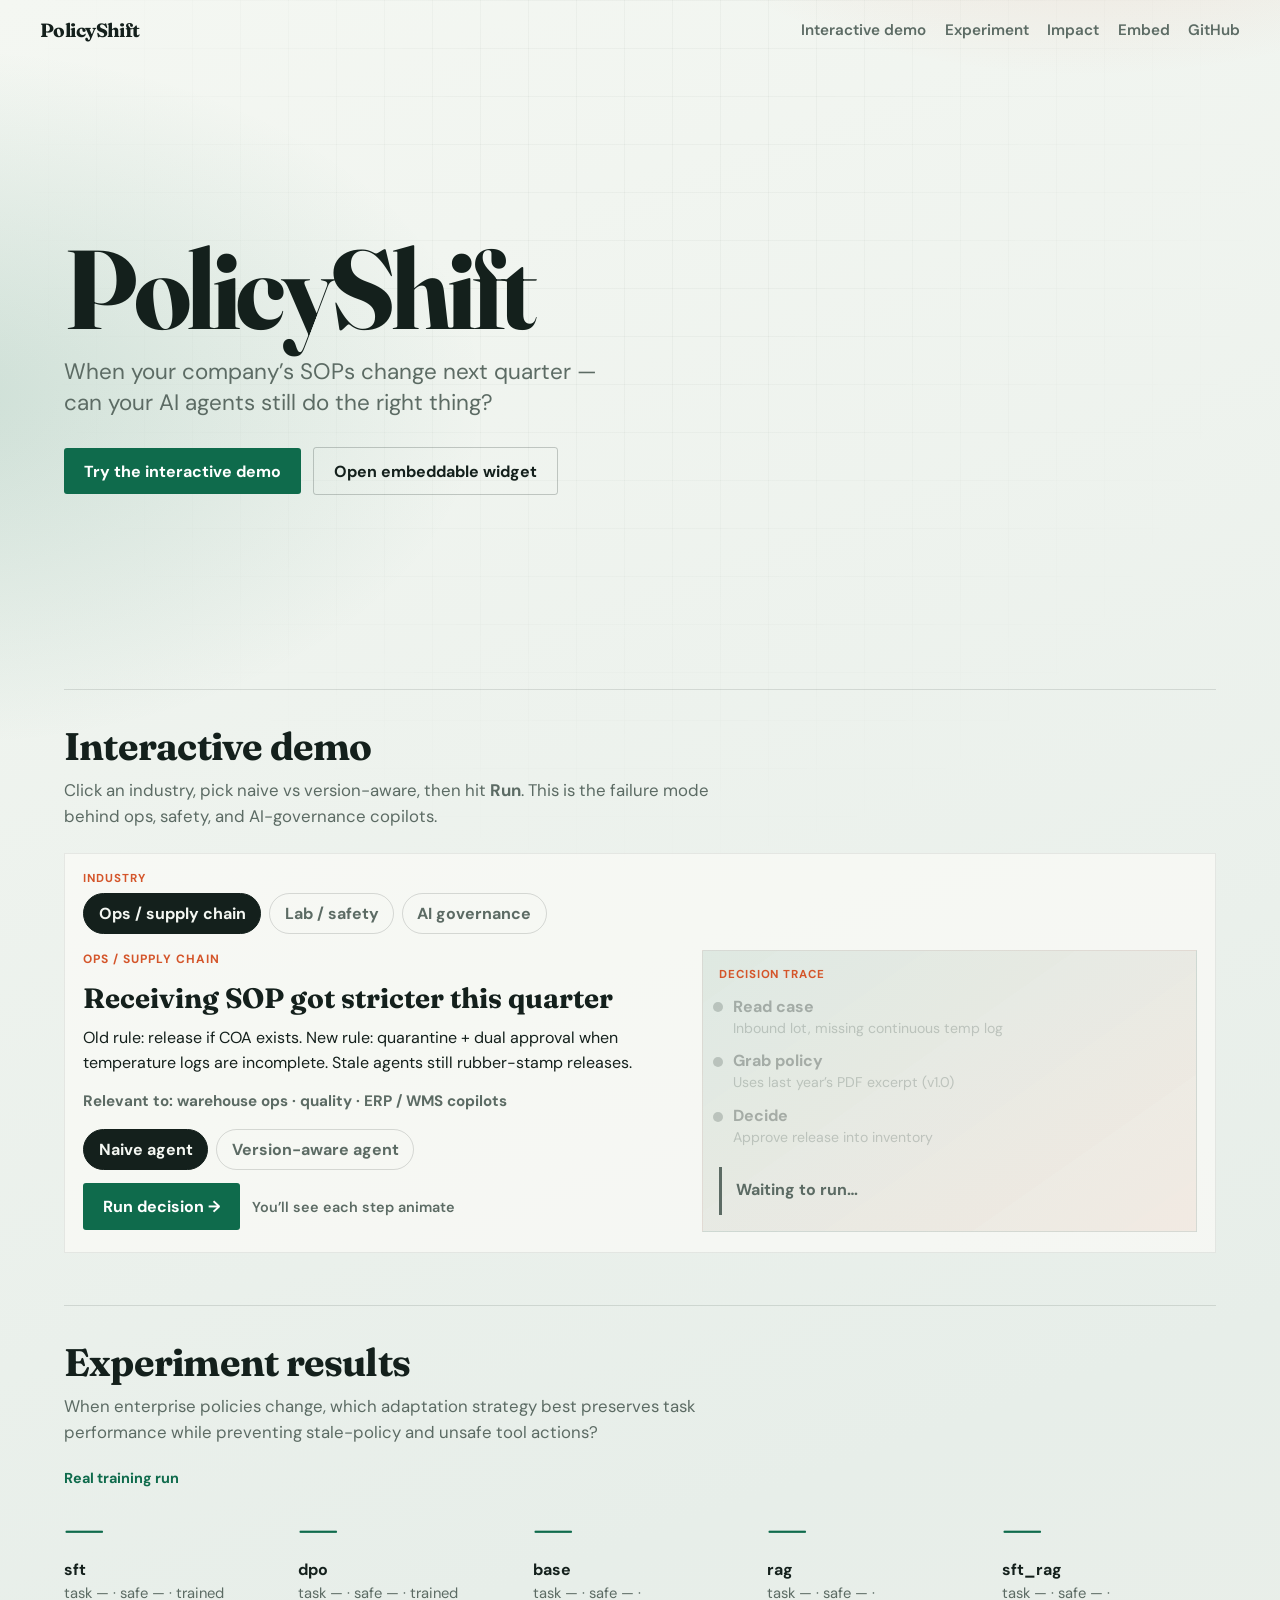
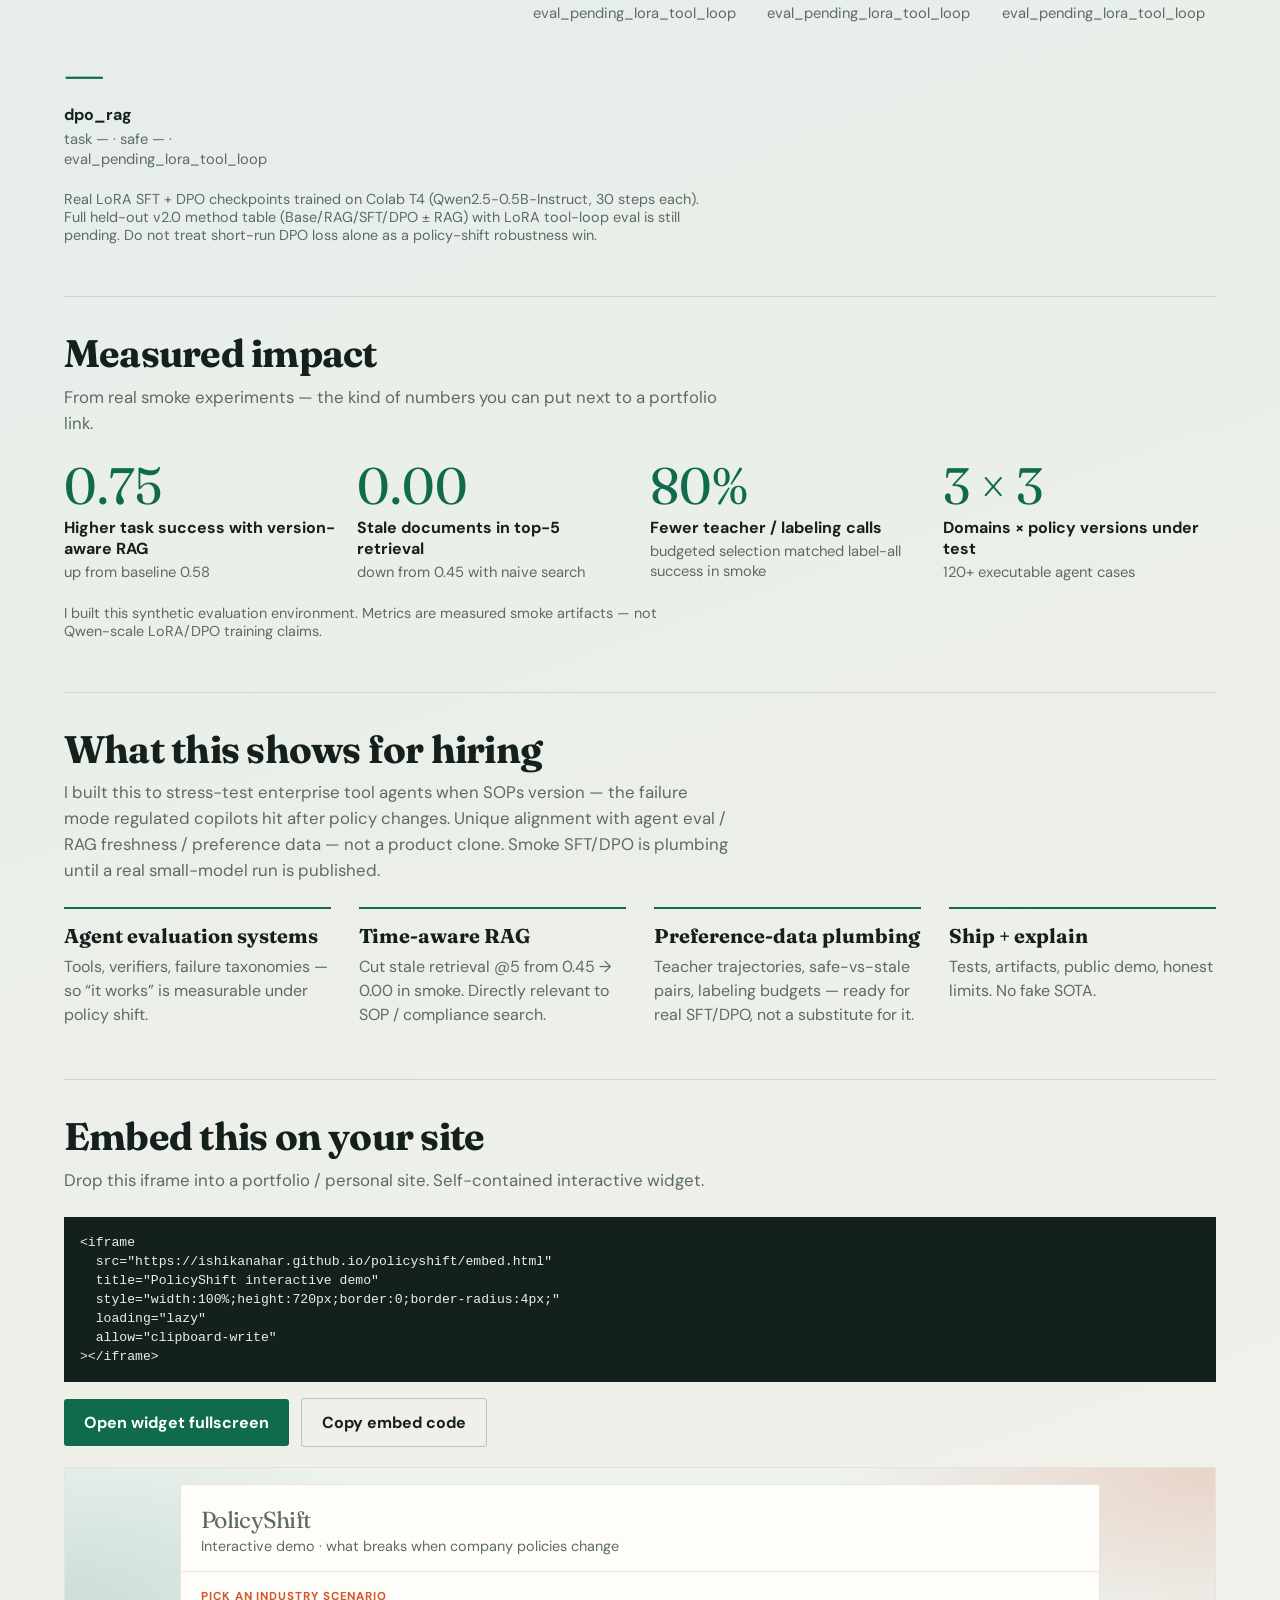
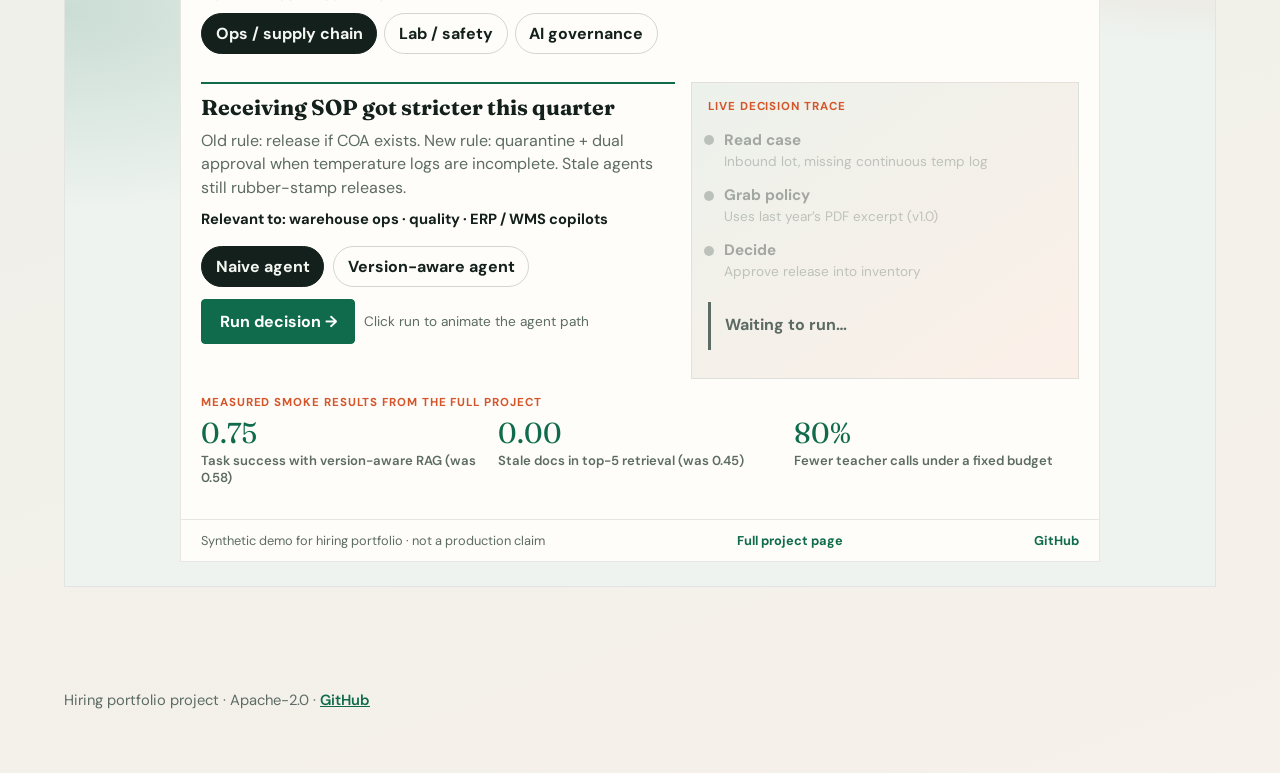
==== commit d64cdb8f: "Record real Colab SFT+DPO evidence on the public study panel. Document verified LoRA runs and keep c" ====
--- a/docs/site/index.html
+++ b/docs/site/index.html
@@ -8,7 +8,7 @@
   <link rel="preconnect" href="https://fonts.googleapis.com" />
   <link rel="preconnect" href="https://fonts.gstatic.com" crossorigin />
   <link href="https://fonts.googleapis.com/css2?family=Fraunces:opsz,wght@9..144,600;700&family=DM+Sans:wght@400;500;600;700&display=swap" rel="stylesheet" />
-  <link rel="stylesheet" href="./styles.css?v=20260722d" />
+  <link rel="stylesheet" href="./styles.css?v=20260722e" />
 </head>
 <body>
   <div class="atmosphere" aria-hidden="true"></div>
@@ -145,7 +145,7 @@
       <a href="https://github.com/ishikanahar/policyshift">GitHub</a>
     </p>
   </footer>
-  <script src="./data.js?v=20260722d"></script>
-  <script src="./app.js?v=20260722d"></script>
+  <script src="./data.js?v=20260722e"></script>
+  <script src="./app.js?v=20260722e"></script>
 </body>
 </html>
